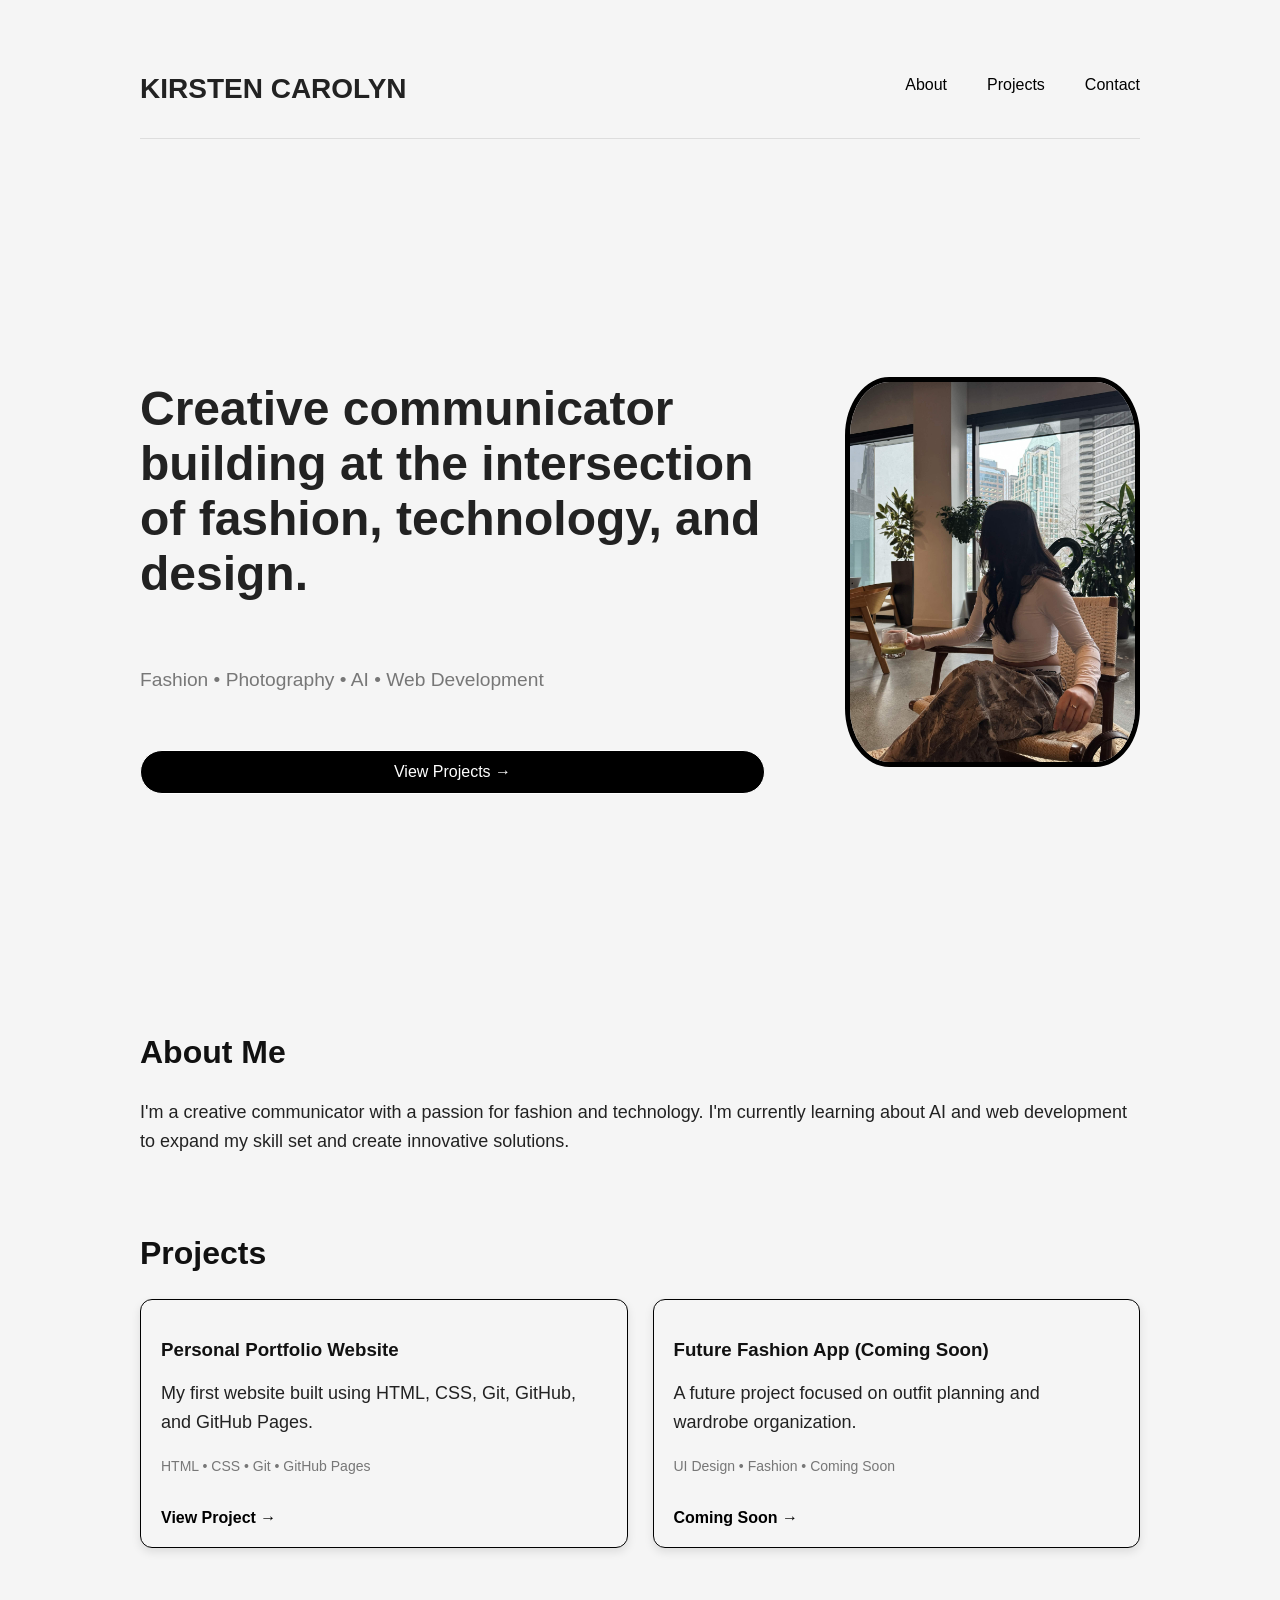
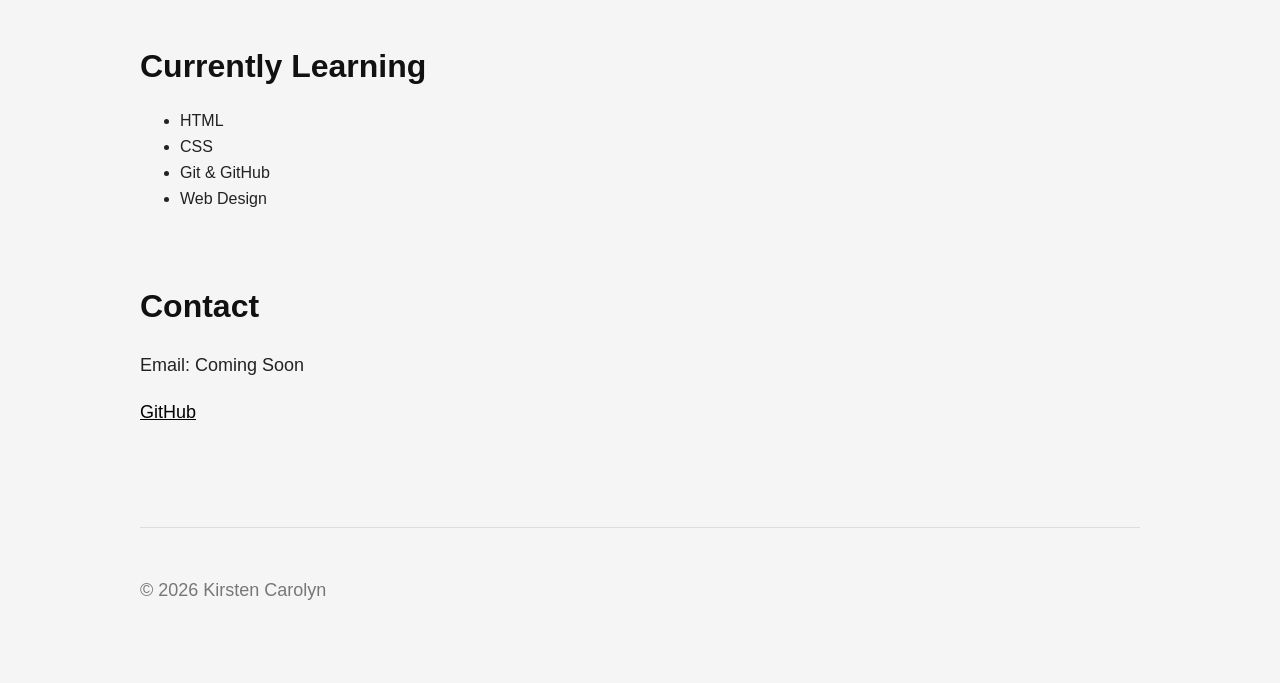
==== index.html @ c2cfd546 "improved project cards and layout" ====
<!DOCTYPE html>
<html lang="en">
<head>
    <meta charset="UTF-8">
    <meta name="viewport" content="width=device-width, initial-scale=1.0">
    <title>Kirsten's Portfolio</title>
    <link rel="stylesheet" href="style.css">
    <link rel="preconnect" href="https://fonts.googleapis.com">
<link rel="preconnect" href="https://fonts.gstatic.com" crossorigin>
<link href="https://fonts.googleapis.com/css2?family=Manrope:wght@200..800&display=swap" rel="stylesheet">
</head>

<body>
<nav>
    <div class="logo">KIRSTEN CAROLYN</div>

    <ul class="nav-links">
        <li><a href="#about">About</a></li>
        <li><a href="#projects">Projects</a></li>
        <li><a href="#contact">Contact</a></li>
    </ul>
</nav>

<div class="hero">

    <div class="hero-text">

        <h1>
            Creative communicator building at the intersection of fashion, technology, and design.
        </h1>

        <p class="tagline">
            Fashion • Photography • AI • Web Development
        </p>

        <button>View Projects → </button>

    </div>

    <img class="profile-pic"
         src="images/profile.jpg"
         alt="Kirsten">

</div>

    <h2 id="about">About Me</h2>
    <p>I'm a creative communicator with a passion for fashion and technology. I'm currently learning about AI and web development to expand my skill set and create innovative solutions.</p>

<h2 id="projects">Projects</h2>

<div class="projects-grid">

   <div class="project-card">
    <h3>Personal Portfolio Website</h3>

    <p>
        My first website built using HTML, CSS, Git, GitHub, and GitHub Pages.
    </p>

    <p class="tools">
        HTML • CSS • Git • GitHub Pages
    </p>

    <a class="project-link"
       href="https://oohkaycee.github.io/kirsten-portfolio/"
       target="_blank">
        View Project →
    </a>
</div>

    <div class="project-card">
    <h3>Future Fashion App (Coming Soon)</h3>

    <p>
        A future project focused on outfit planning and wardrobe organization.
    </p>

    <p class="tools">
        UI Design • Fashion • Coming Soon
    </p>

    <a class="project-link" href="#">
        Coming Soon →
    </a>
</div>
</div>

<h2>Currently Learning</h2>

<ul>
    <li>HTML</li>
    <li>CSS</li>
    <li>Git & GitHub</li>
    <li>Web Design</li>
</ul>

   <h2 id="contact">Contact</h2>

<p>Email: Coming Soon</p>

<p>
    <a href="https://github.com/oohkaycee">
        GitHub
    </a>
</p>

<footer>
    <p>© 2026 Kirsten Carolyn</p>
</footer>

</body>

</html>
---- style.css ----
body {
    background-color: #f5f5f5;
    color: #222;
    font-family: "Manrope", sans-serif;
    margin: 60px;
}

h1 {
    font-size: 5px;
}

h2, h3, h4 {
    color: #111;
}

p {
    font-size: 18px;
}

li {
    margin-bottom: 8px;
}
.hero {
    display: flex;
    justify-content: space-between;
    align-items: center;
    gap: 80px;

    margin: 120px 0;
}
.hero-text {
    display: flex;
    flex-direction: column;
    gap: 35px;
}

.tagline {
    font-size: 18px;
    color: #777;
}

button {
    background: black;
    color: white;
    border: none;
    padding: 15px 35px;
    border-radius: 8px;
    font-size: 16px;
    cursor: pointer;
    transition: 0.3s ease;
}

button:hover {
    background: #333;
    transform: translateY(-2px);
}
.profile-pic {
    width: 285px;
    border: 5px solid black;
    border-radius: 15%;
}
.hero-content {
    display: flex;
    align-items: center;
    gap:20px;
}
body {
    font-family: Arial, sans-serif;
    max-width: 1000px;
    margin: auto;
    padding: 40px;
}h1 {
    font-size: 4rem;
    margin-bottom: 10px;
}
h2 {
    font-size: 2rem;
    margin-top: 80px;
}
p {
    line-height: 1.6;
}
button:hover {
    transform: scale(1.05);
}
nav {
    display: flex;
    justify-content: space-between;
    align-items: center;
    margin-bottom: 60px;
}

.logo {
    font-weight: bold;
    font-size: 28px;
}

.nav-links {
    display: flex;
    gap: 40px;
    list-style: none;
}

.nav-links a {
    text-decoration: none;
    color: black;
}

.nav-links a:hover {
    text-decoration: underline;
}
.project-card {
    border: 1px solid black;
    padding: 20px;
    border-radius: 12px;
    margin-bottom: 20px;
}
.project-card {
    border: 1px solid black;
    padding: 20px;
    border-radius: 12px;
    margin-bottom: 20px;

    transition: transform 0.3s ease;
}

.project-card:hover {
    transform: translateY(-5px);
}
.project-card {
    border: 1px solid black;
    padding: 20px;
    border-radius: 12px;
    margin-bottom: 20px;

    box-shadow: 0 4px 10px rgba(0, 0, 0, 0.1);

    transition: transform 0.3s ease;
}
body {
    max-width: 1000px;
    margin: auto;
    padding: 60px;
}
section {
    margin-bottom: 100px;
}
button {
    padding: 12px 24px;
    border-radius: 999px;
    border: 1px solid white;
    background: black;
    cursor: pointer;
}
button:hover {
    transform: translateY(-2px);
}
nav {
    padding-bottom: 20px;
    border-bottom: 1px solid #ddd;
}
.tagline {
    font-size: 1.2rem;
    max-width: 500px;
}
.hero {
    padding: 90px 0 120px;
}

h1 {
    font-size: 3rem;
}
.projects-grid {
    display: grid;
    grid-template-columns: 1fr 1fr;
    gap: 25px;
}
.tools {
    margin-top: 18px;
    color: #777;
    font-size: 14px;
    font-weight: 500;
}

.project-link {
    display: inline-block;
    margin-top: 18px;
    text-decoration: none;
    color: black;
    font-weight: bold;
    transition: 0.3s;
}

.project-link:hover {
    color: #666;
}
section {
    margin-bottom: 90px;
}
.project-card {
    min-height: 180px;
}
a {
    color: black;
}

a:hover {
    color: #777;
}
footer {
    margin-top: 100px;
    padding-top: 30px;
    border-top: 1px solid #ddd;
    color: #777;
}
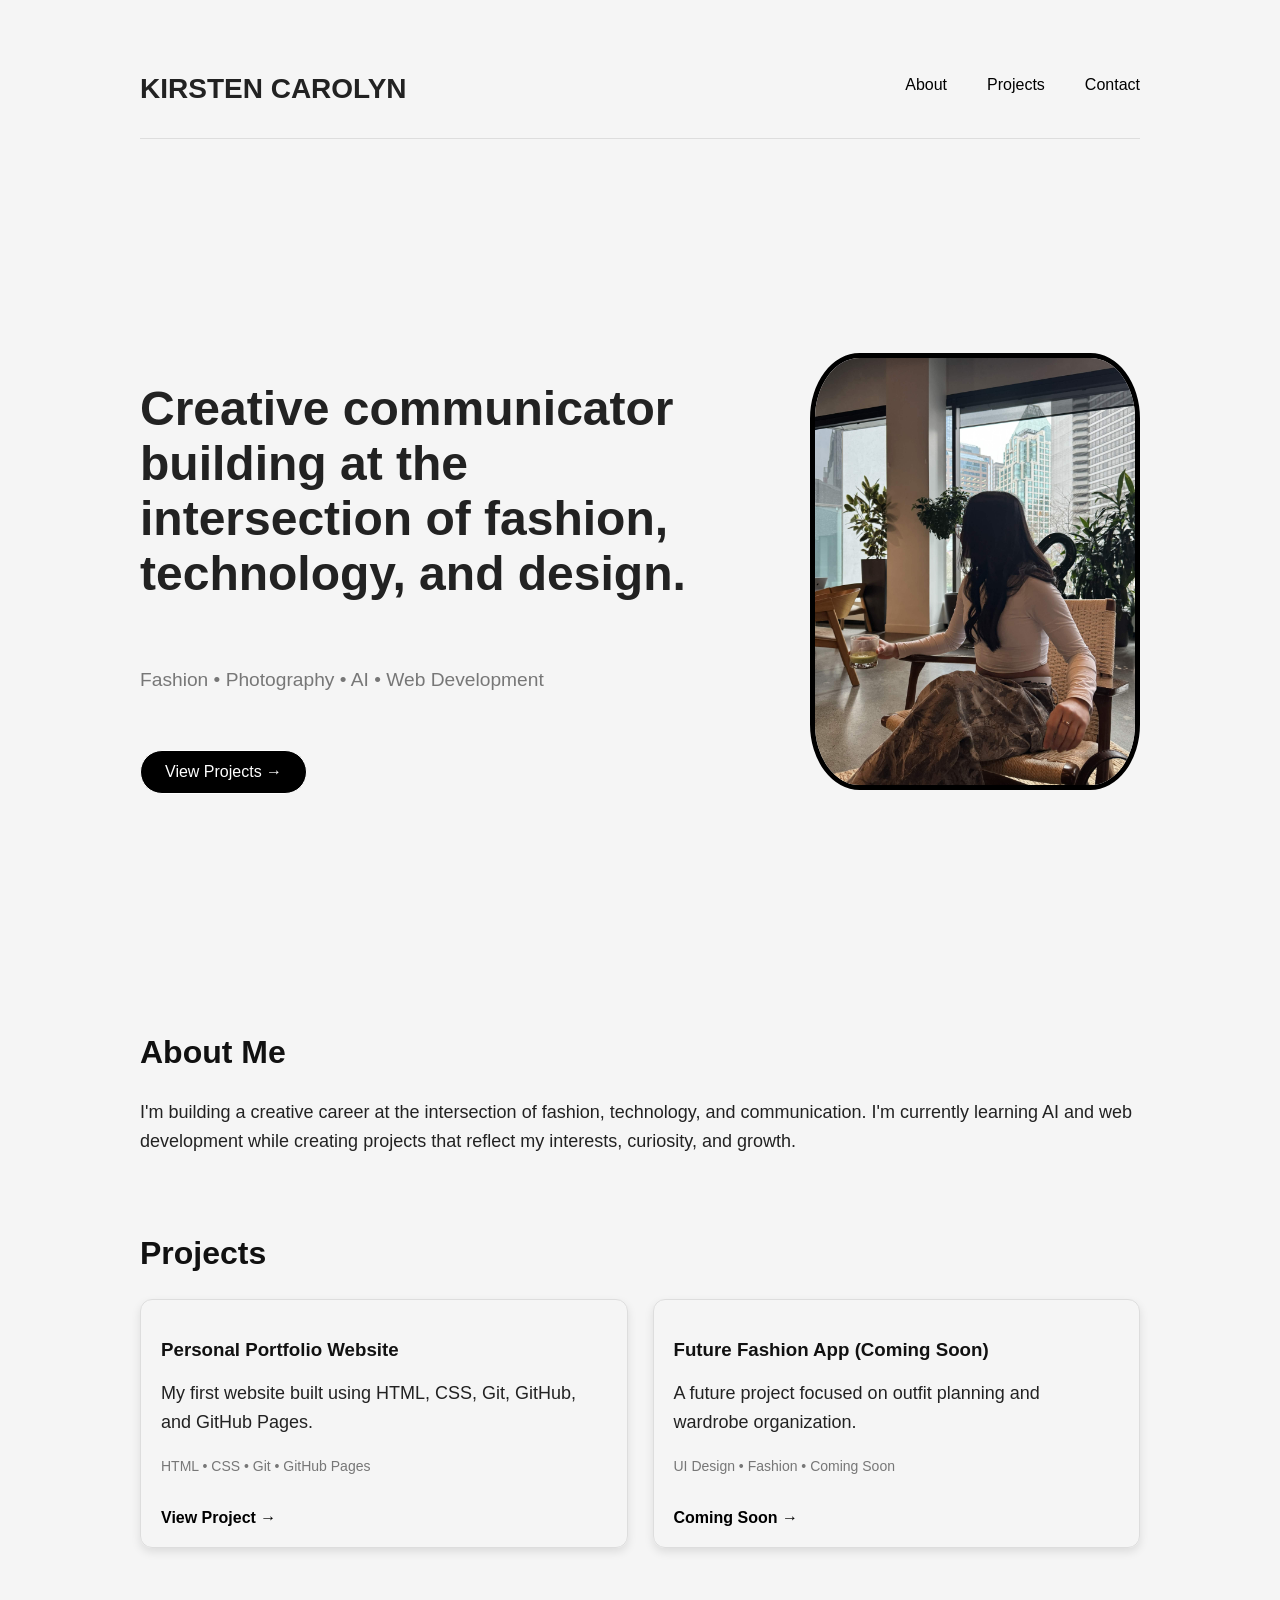
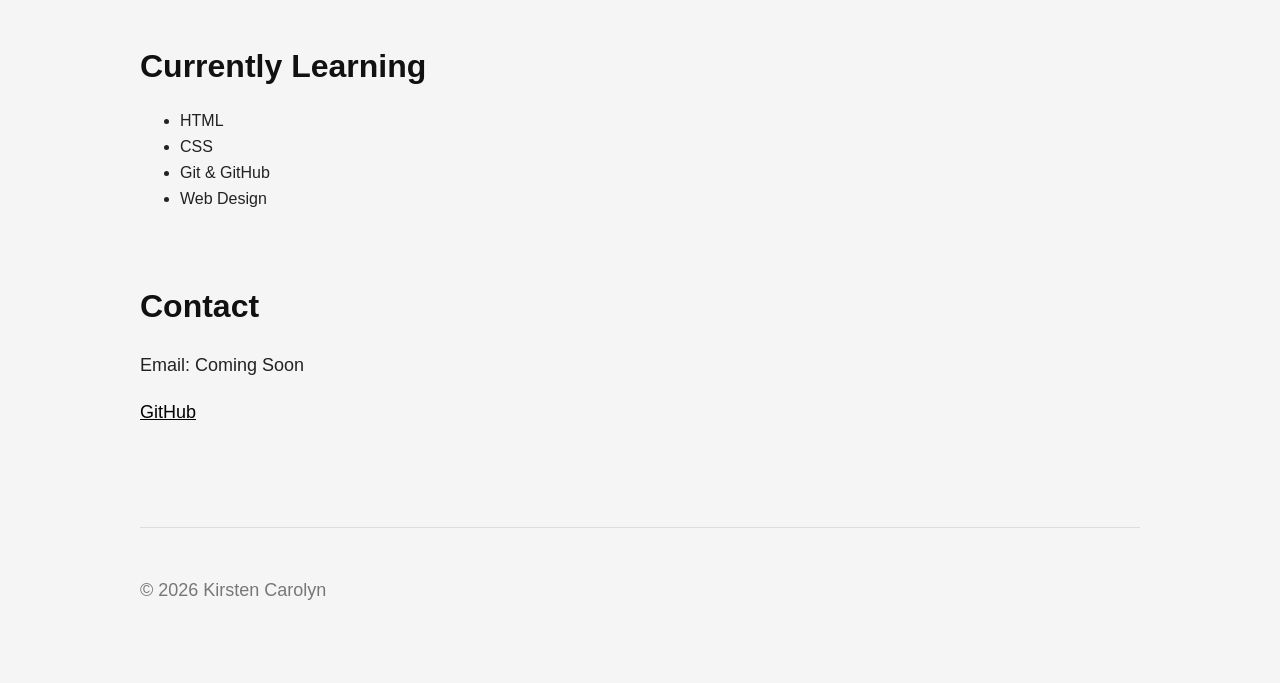
==== commit 85ba72e8: "Update about me to reflect learning journey" ====
--- a/index.html
+++ b/index.html
@@ -44,7 +44,7 @@
 </div>
 
     <h2 id="about">About Me</h2>
-    <p>I'm a creative communicator with a passion for fashion and technology. I'm currently learning about AI and web development to expand my skill set and create innovative solutions.</p>
+    <p>I'm building a creative career at the intersection of fashion, technology, and communication. I'm currently learning AI and web development while creating projects that reflect my interests, curiosity, and growth.</p>
 
 <h2 id="projects">Projects</h2>
 
--- a/style.css
+++ b/style.css
@@ -1,6 +1,39 @@
+:root {
+    /* Colors */
+    --background: #f5f5f5;
+    --surface: #ffffff;
+    --text: #222;
+    --heading: #111;
+    --accent: #000;
+    --gray: #777;
+    --border: #ddd;
+
+    /* Spacing */
+    --space-sm: 10px;
+    --space-md: 20px;
+    --space-lg: 40px;
+    --space-xl: 80px;
+
+    /* Border Radius */
+    --radius-sm: 8px;
+    --radius-md: 12px;
+    --radius-pill: 999px;
+}
+:root {
+    --background: #f5f5f5;
+    --text: #222;
+    --heading: #111;
+    --accent: #000;
+    --gray: #777;
+    --border: #ddd;
+}
+html {
+    scroll-behavior: smooth;
+}
+
 body {
-    background-color: #f5f5f5;
-    color: #222;
+    background-color: var(--background);
+    color: var(--text);
     font-family: "Manrope", sans-serif;
     margin: 60px;
 }
@@ -10,7 +43,7 @@
 }
 
 h2, h3, h4 {
-    color: #111;
+    color: var(--heading);
 }
 
 p {
@@ -32,31 +65,34 @@
     display: flex;
     flex-direction: column;
     gap: 35px;
-}
-
+
+    align-items: flex-start;
+}
 .tagline {
     font-size: 18px;
-    color: #777;
+    color: var(--gray);
 }
 
 button {
-    background: black;
+    background: var(--accent);
     color: white;
     border: none;
     padding: 15px 35px;
-    border-radius: 8px;
+    border-radius: 999px;   /* change from 8px */
     font-size: 16px;
     cursor: pointer;
     transition: 0.3s ease;
+
+    width: fit-content;
 }
 
 button:hover {
-    background: #333;
+    background: var(--gray);
     transform: translateY(-2px);
 }
 .profile-pic {
-    width: 285px;
-    border: 5px solid black;
+    width: 320px;
+    border: 5px solid var(--accent);
     border-radius: 15%;
 }
 .hero-content {
@@ -103,39 +139,38 @@
 
 .nav-links a {
     text-decoration: none;
-    color: black;
-}
-
-.nav-links a:hover {
-    text-decoration: underline;
+    color: var(--accent);
+    position: relative;
+    transition: color 0.3s ease;
+}
+.nav-links a::after {
+    content: "";
+    position: absolute;
+    left: 0;
+    bottom: -5px;
+
+    width: 0;
+    height: 2px;
+
+    background: var(--accent);
+    transition: width 0.3s ease;
+}
+.nav-links a:hover::after {
+    width: 100%;
 }
 .project-card {
-    border: 1px solid black;
+    border: 1px solid var(--border);
     padding: 20px;
     border-radius: 12px;
     margin-bottom: 20px;
-}
-.project-card {
-    border: 1px solid black;
-    padding: 20px;
-    border-radius: 12px;
-    margin-bottom: 20px;
-
-    transition: transform 0.3s ease;
-}
-
+
+    box-shadow: 0 4px 10px rgba(0, 0, 0, 0.1);
+    transition: transform 0.3s ease,
+                box-shadow 0.3s ease;
+}
 .project-card:hover {
-    transform: translateY(-5px);
-}
-.project-card {
-    border: 1px solid black;
-    padding: 20px;
-    border-radius: 12px;
-    margin-bottom: 20px;
-
-    box-shadow: 0 4px 10px rgba(0, 0, 0, 0.1);
-
-    transition: transform 0.3s ease;
+    transform: translateY(-8px);
+    box-shadow: 0 12px 30px rgba(0, 0, 0, 0.12);
 }
 body {
     max-width: 1000px;
@@ -149,7 +184,7 @@
     padding: 12px 24px;
     border-radius: 999px;
     border: 1px solid white;
-    background: black;
+    background: var(--accent);
     cursor: pointer;
 }
 button:hover {
@@ -157,7 +192,7 @@
 }
 nav {
     padding-bottom: 20px;
-    border-bottom: 1px solid #ddd;
+    border-bottom: 1px solid var(--border);
 }
 .tagline {
     font-size: 1.2rem;
@@ -177,7 +212,7 @@
 }
 .tools {
     margin-top: 18px;
-    color: #777;
+    color: var(--gray);
     font-size: 14px;
     font-weight: 500;
 }
@@ -186,13 +221,13 @@
     display: inline-block;
     margin-top: 18px;
     text-decoration: none;
-    color: black;
+    color: var(--accent);
     font-weight: bold;
     transition: 0.3s;
 }
 
 .project-link:hover {
-    color: #666;
+    color: var(--gray);
 }
 section {
     margin-bottom: 90px;
@@ -201,15 +236,38 @@
     min-height: 180px;
 }
 a {
-    color: black;
+    color: var(--accent);
 }
 
 a:hover {
-    color: #777;
+    color: var(--gray);
 }
 footer {
     margin-top: 100px;
     padding-top: 30px;
-    border-top: 1px solid #ddd;
-    color: #777;
+    border-top: 1px solid var(--border);
+    color: var(--gray);
+}
+
+@media (max-width: 768px) {
+    .hero-text {
+        align-items: center;
+    }
+
+    .hero {
+        flex-direction: column;
+        text-align: center;
+    }
+
+    .profile-pic {
+        width: 220px;
+    }
+
+    .projects-grid {
+        grid-template-columns: 1fr;
+    }
+
+    .hero h1 {
+        font-size: 3rem;
+    }
 }
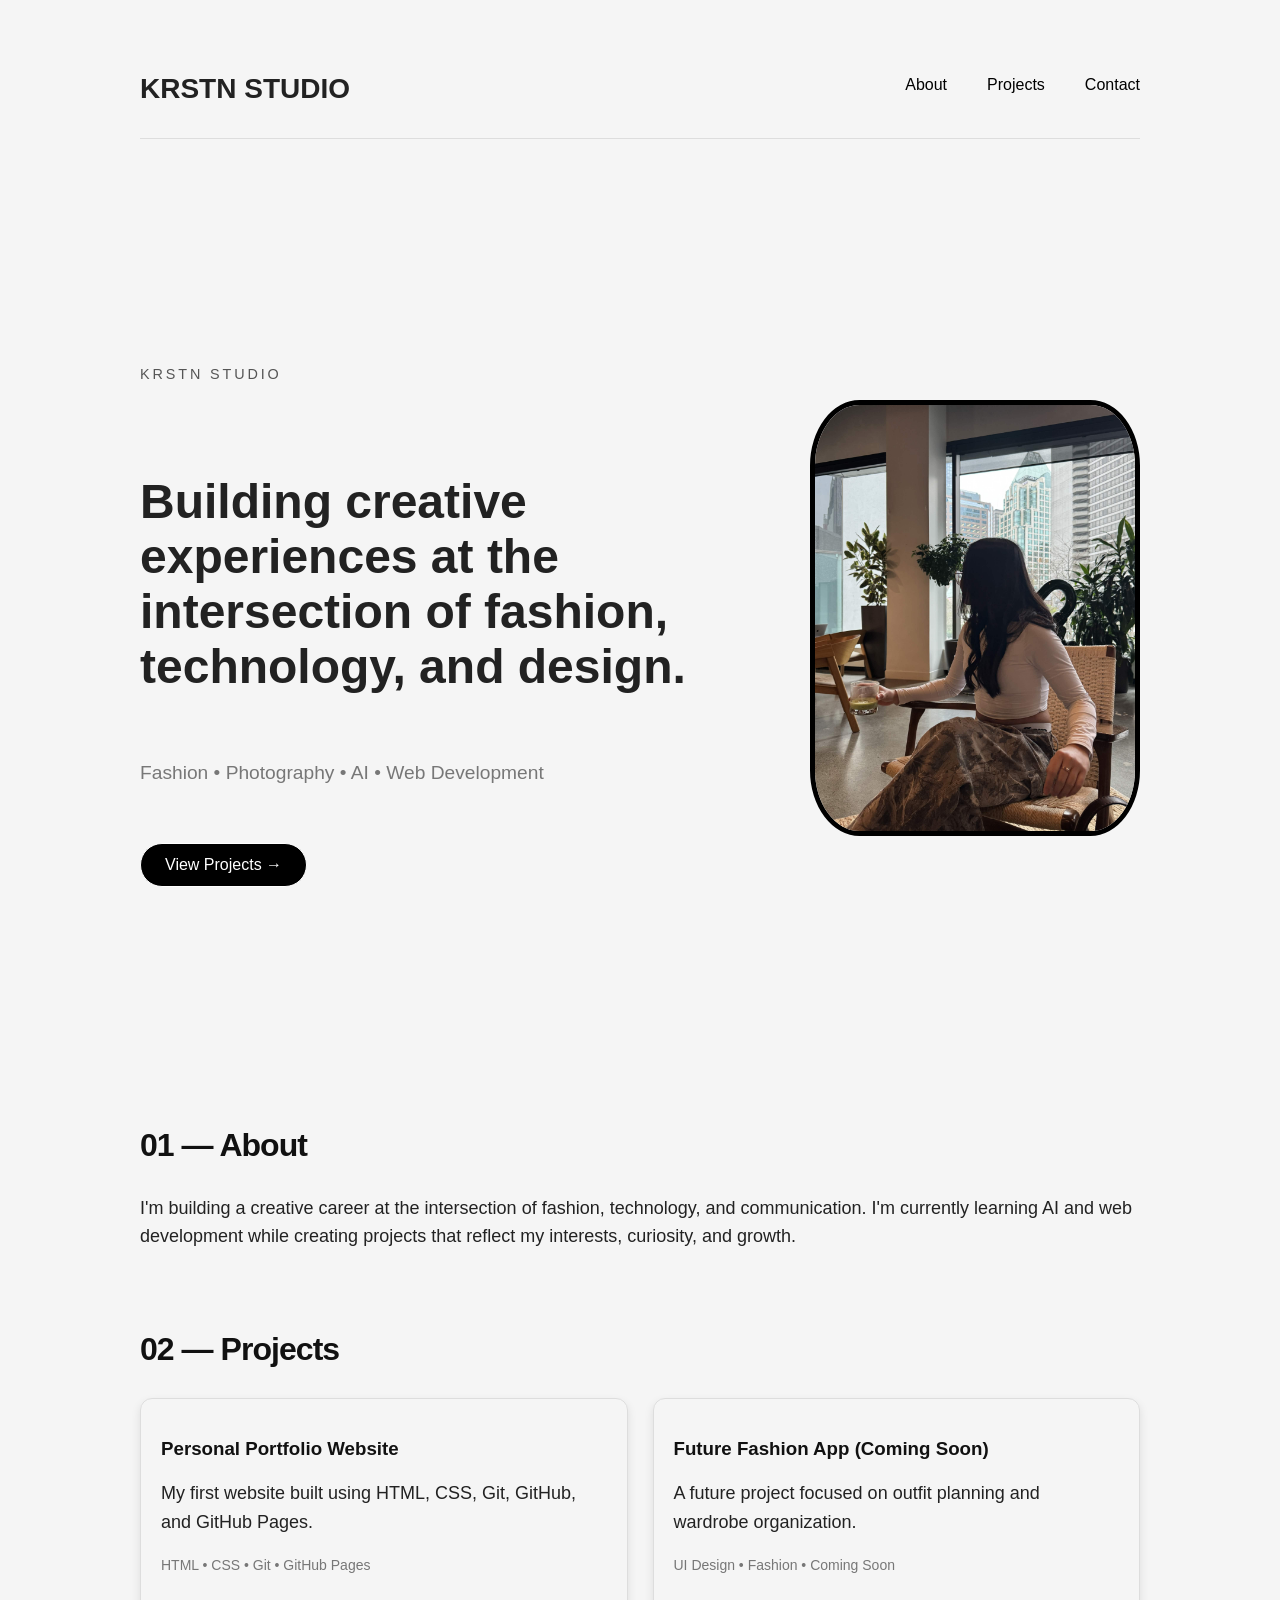
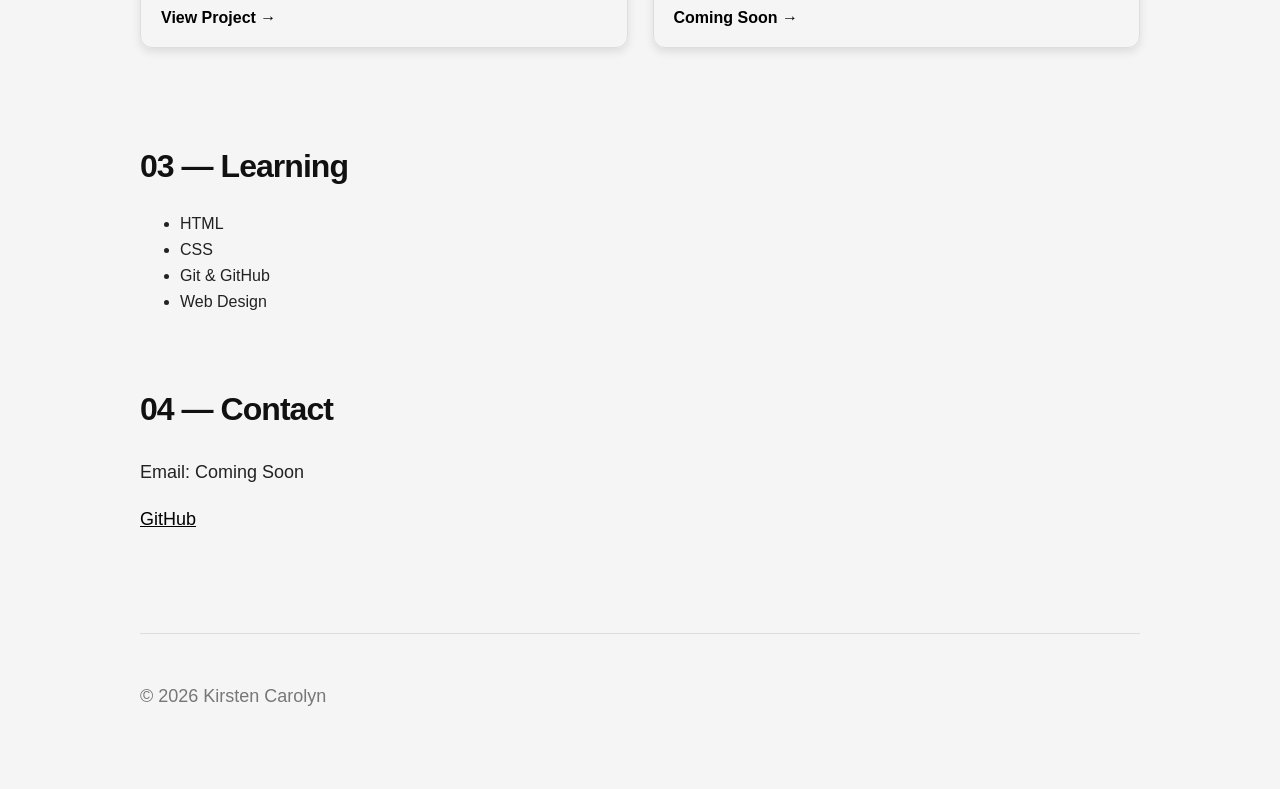
==== commit 8011c670: "Refine branding and improve portfolio layout" ====
--- a/index.html
+++ b/index.html
@@ -12,7 +12,7 @@
 
 <body>
 <nav>
-    <div class="logo">KIRSTEN CAROLYN</div>
+    <div class="logo">KRSTN STUDIO</div>
 
     <ul class="nav-links">
         <li><a href="#about">About</a></li>
@@ -25,9 +25,13 @@
 
     <div class="hero-text">
 
-        <h1>
-            Creative communicator building at the intersection of fashion, technology, and design.
-        </h1>
+        <p class="eyebrow">KRSTN STUDIO</p>
+
+       <h1>
+    Building creative experiences
+    at the intersection of fashion,
+    technology, and design.
+</h1>
 
         <p class="tagline">
             Fashion • Photography • AI • Web Development
@@ -43,10 +47,10 @@
 
 </div>
 
-    <h2 id="about">About Me</h2>
+    <h2 id="about">01 — About</h2>
     <p>I'm building a creative career at the intersection of fashion, technology, and communication. I'm currently learning AI and web development while creating projects that reflect my interests, curiosity, and growth.</p>
 
-<h2 id="projects">Projects</h2>
+<h2 id="projects">02 — Projects</h2>
 
 <div class="projects-grid">
 
@@ -85,7 +89,7 @@
 </div>
 </div>
 
-<h2>Currently Learning</h2>
+<h2>03 — Learning</h2>
 
 <ul>
     <li>HTML</li>
@@ -94,7 +98,7 @@
     <li>Web Design</li>
 </ul>
 
-   <h2 id="contact">Contact</h2>
+   <h2 id="contact">04 — Contact</h2>
 
 <p>Email: Coming Soon</p>
 
--- a/style.css
+++ b/style.css
@@ -270,4 +270,17 @@
     .hero h1 {
         font-size: 3rem;
     }
+}
+h2 {
+    font-size: 2rem;
+    font-weight: 700;
+    letter-spacing: -0.03em;
+    margin-bottom: 30px;
+}
+.eyebrow {
+    font-size: 0.9rem;
+    letter-spacing: 0.2em;
+    text-transform: uppercase;
+    color: #555;
+    margin-bottom: 20px;
 }
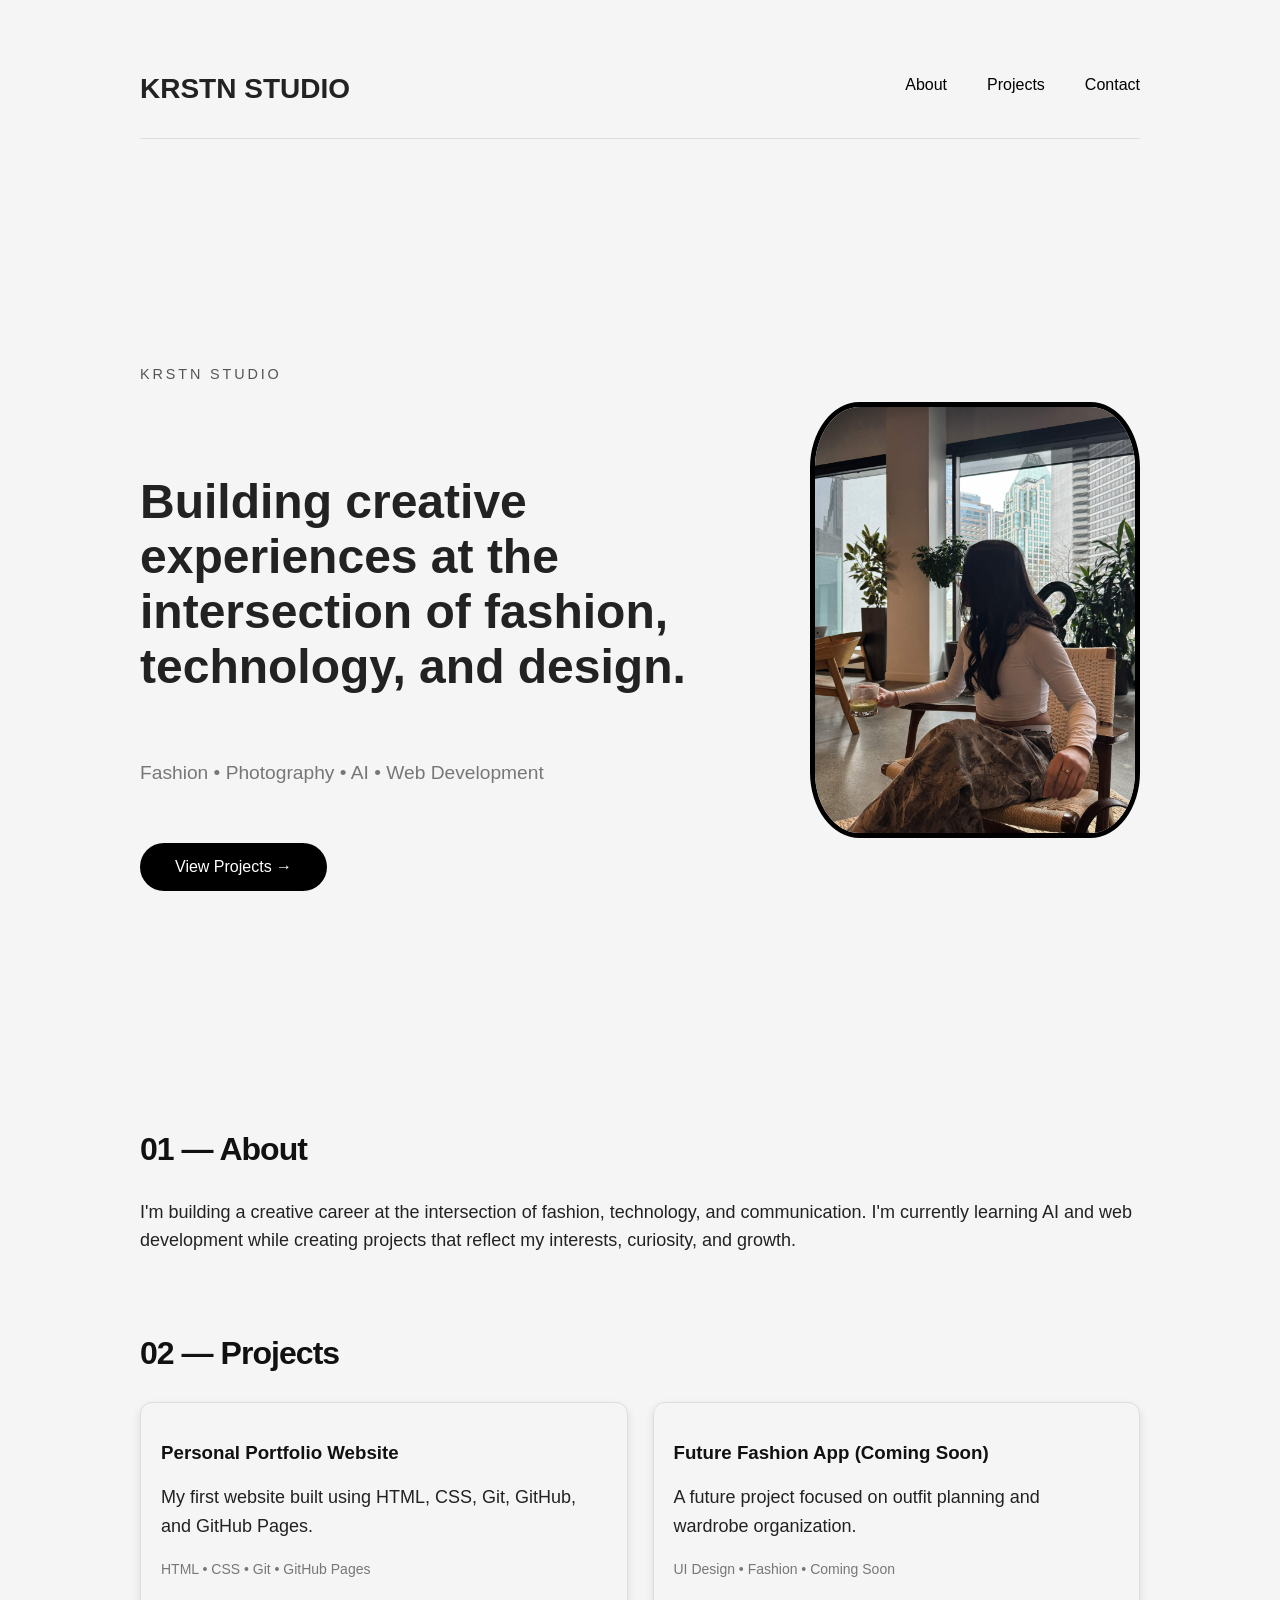
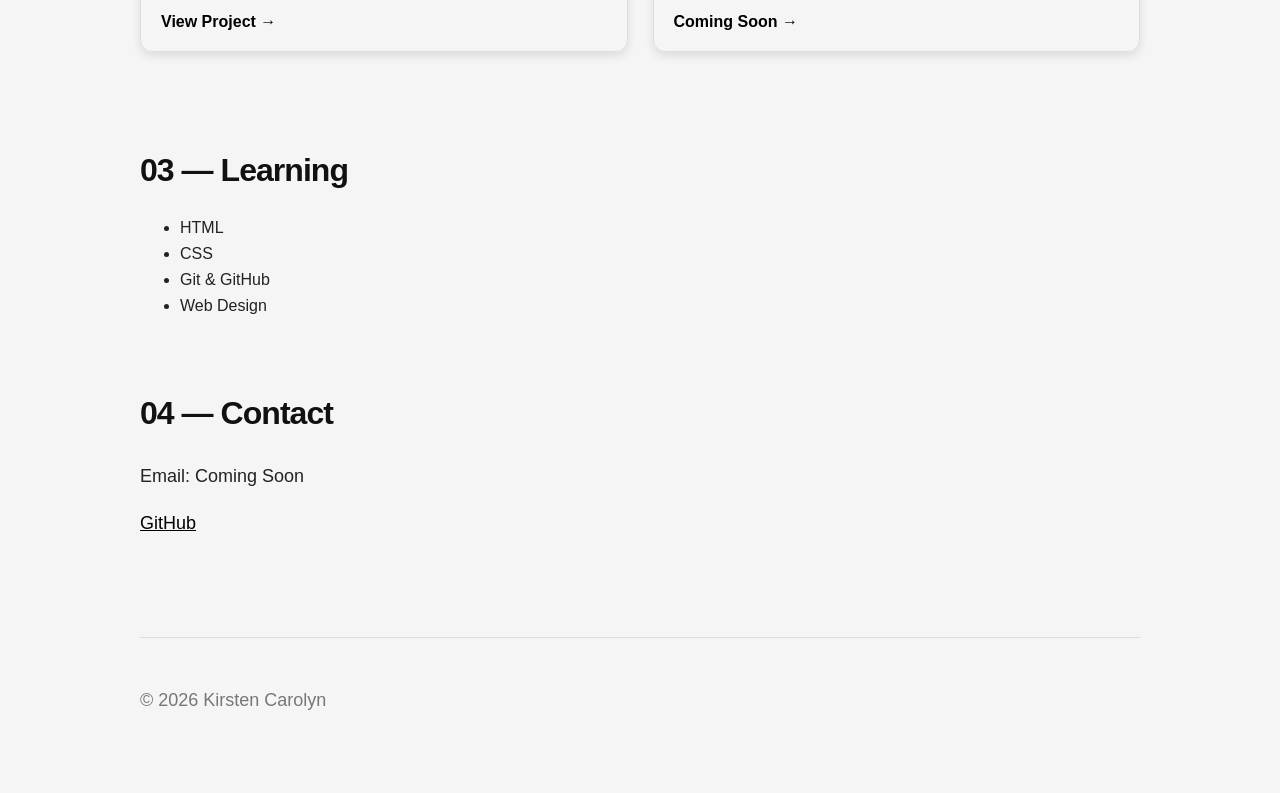
==== commit 104611bf: "style: refine portfolio layout and remove dark mode" ====
--- a/index.html
+++ b/index.html
@@ -12,8 +12,8 @@
 
 <body>
 <nav>
+    
     <div class="logo">KRSTN STUDIO</div>
-
     <ul class="nav-links">
         <li><a href="#about">About</a></li>
         <li><a href="#projects">Projects</a></li>
@@ -37,8 +37,7 @@
             Fashion • Photography • AI • Web Development
         </p>
 
-        <button>View Projects → </button>
-
+      <button class="cta-button">View Projects →</button>
     </div>
 
     <img class="profile-pic"
@@ -113,5 +112,5 @@
 </footer>
 
 </body>
-
+<script src="script.js"></script>
 </html>
--- a/style.css
+++ b/style.css
@@ -8,6 +8,11 @@
     --gray: #777;
     --border: #ddd;
 
+    /* Button */
+    --button-bg: #000;
+    --button-text: #fff;
+    --button-hover: #333;
+
     /* Spacing */
     --space-sm: 10px;
     --space-md: 20px;
@@ -19,14 +24,6 @@
     --radius-md: 12px;
     --radius-pill: 999px;
 }
-:root {
-    --background: #f5f5f5;
-    --text: #222;
-    --heading: #111;
-    --accent: #000;
-    --gray: #777;
-    --border: #ddd;
-}
 html {
     scroll-behavior: smooth;
 }
@@ -73,22 +70,35 @@
     color: var(--gray);
 }
 
-button {
-    background: var(--accent);
-    color: white;
+.cta-button {
+    background: var(--button-bg);
+    color: var(--button-text);
     border: none;
     padding: 15px 35px;
-    border-radius: 999px;   /* change from 8px */
+    border-radius: 999px;
     font-size: 16px;
     cursor: pointer;
+    width: fit-content;
     transition: 0.3s ease;
-
-    width: fit-content;
-}
-
-button:hover {
-    background: var(--gray);
+}
+
+.cta-button:hover {
+    background: var(--button-hover);
     transform: translateY(-2px);
+}
+
+.theme-toggle {
+    background: var(--toggle-bg);
+    color: var(--toggle-text);
+    border: 1px solid var(--border);
+    padding: 8px 14px;
+    border-radius: 999px;
+    cursor: pointer;
+    transition: 0.3s ease;
+}
+
+.theme-toggle:hover {
+    opacity: 0.8;
 }
 .profile-pic {
     width: 320px;
@@ -145,6 +155,7 @@
 }
 .nav-links a::after {
     content: "";
+    display: block;
     position: absolute;
     left: 0;
     bottom: -5px;
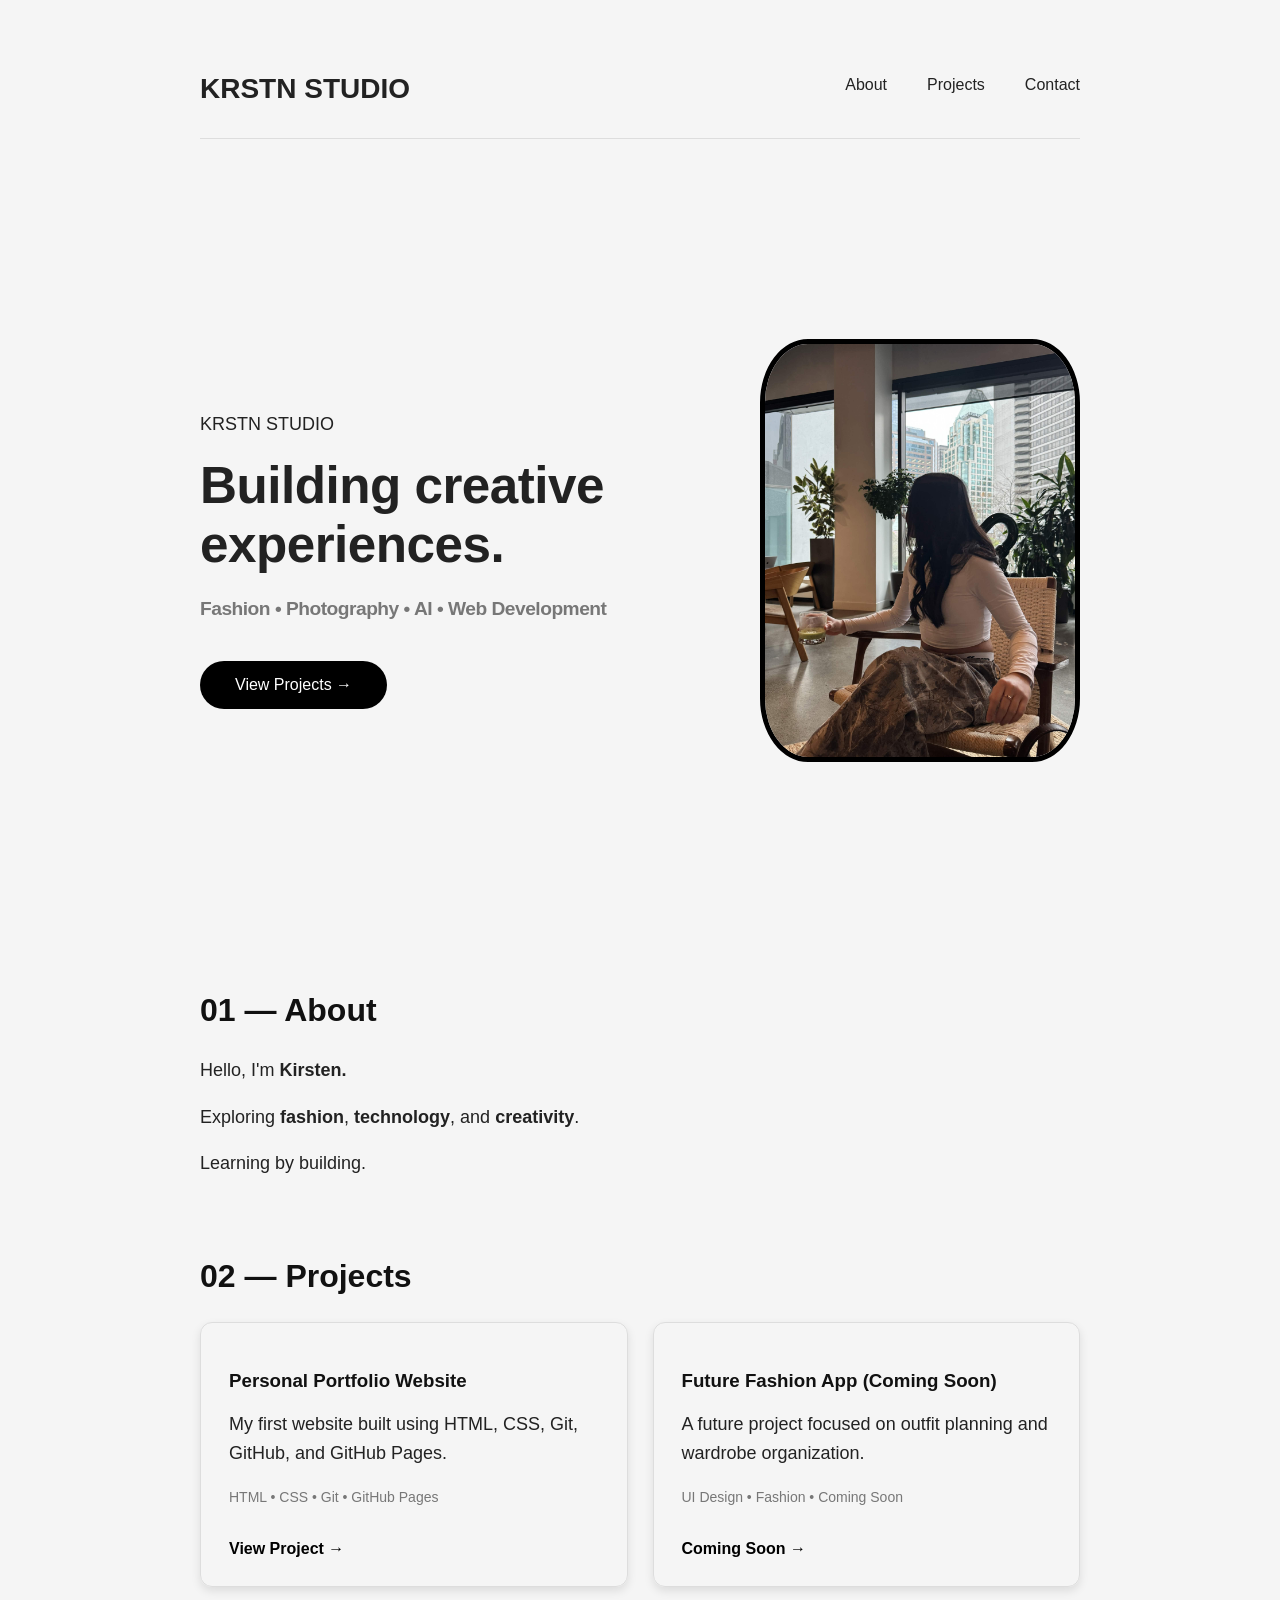
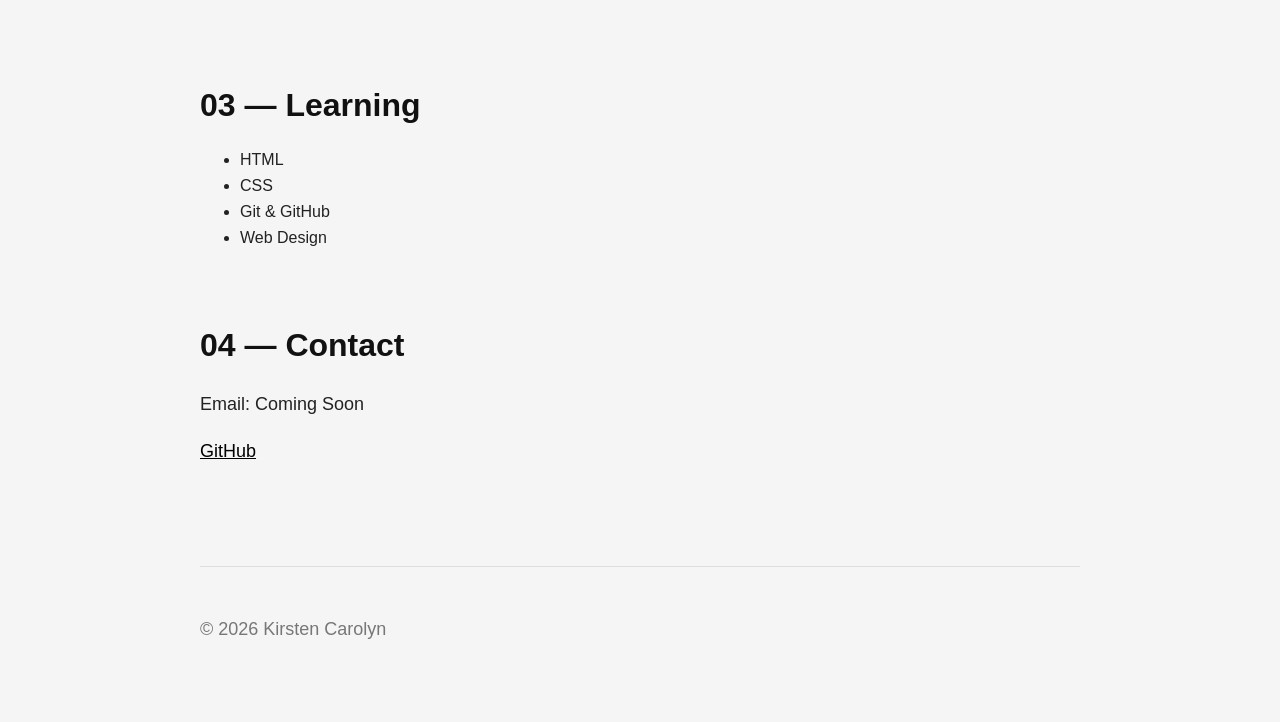
==== commit bbbeaa76: "refine navigation and image interactions" ====
--- a/index.html
+++ b/index.html
@@ -28,10 +28,7 @@
         <p class="eyebrow">KRSTN STUDIO</p>
 
        <h1>
-    Building creative experiences
-    at the intersection of fashion,
-    technology, and design.
-</h1>
+    Building creative experiences.
 
         <p class="tagline">
             Fashion • Photography • AI • Web Development
@@ -47,7 +44,17 @@
 </div>
 
     <h2 id="about">01 — About</h2>
-    <p>I'm building a creative career at the intersection of fashion, technology, and communication. I'm currently learning AI and web development while creating projects that reflect my interests, curiosity, and growth.</p>
+    <p>Hello, I'm <strong>Kirsten.</strong></p>
+
+    <p class="about-text">
+Exploring <strong>fashion</strong>,
+<strong>technology</strong>, and
+<strong>creativity</strong>.
+</p>
+
+<p>
+Learning by building.
+</p>
 
 <h2 id="projects">02 — Projects</h2>
 
--- a/style.css
+++ b/style.css
@@ -24,6 +24,13 @@
     --radius-md: 12px;
     --radius-pill: 999px;
 }
+* {
+    box-sizing: border-box;
+}
+img {
+    max-width: 100%;
+    height: auto;
+}
 html {
     scroll-behavior: smooth;
 }
@@ -34,17 +41,29 @@
     font-family: "Manrope", sans-serif;
     margin: 60px;
 }
-
-h1 {
-    font-size: 5px;
-}
-
 h2, h3, h4 {
     color: var(--heading);
 }
-
+.about-text {
+    max-width: 650px;
+}
+
+.about-text p {
+    font-size: 18px;
+    line-height: 1.8;
+    margin-bottom: 28px;
+}
+
+.about-text p:last-child {
+    margin-bottom: 0;
+}
+
+.about-text strong {
+    font-weight: 700;
+}
 p {
     font-size: 18px;
+    line-height: 1.7;
 }
 
 li {
@@ -54,16 +73,19 @@
     display: flex;
     justify-content: space-between;
     align-items: center;
-    gap: 80px;
-
-    margin: 120px 0;
+    gap: 72px;
+    margin: 110px 0;
 }
 .hero-text {
-    display: flex;
-    flex-direction: column;
-    gap: 35px;
-
-    align-items: flex-start;
+    max-width: 520px;
+    gap: 20px;
+}
+
+.hero h1 {
+    font-size: 3.2rem;
+    line-height: 1.15;
+    letter-spacing: -0.5px;
+    margin: 0;
 }
 .tagline {
     font-size: 18px;
@@ -104,6 +126,13 @@
     width: 320px;
     border: 5px solid var(--accent);
     border-radius: 15%;
+
+    transition: transform 0.4s ease, box-shadow 0.4s ease;
+}
+
+.profile-pic:hover {
+    transform: translateY(-4px) scale(1.02);
+    box-shadow: 0 18px 40px rgba(0, 0, 0, 0.12);
 }
 .hero-content {
     display: flex;
@@ -149,13 +178,13 @@
 
 .nav-links a {
     text-decoration: none;
-    color: var(--accent);
+    color: var(--text);
     position: relative;
     transition: color 0.3s ease;
 }
+
 .nav-links a::after {
     content: "";
-    display: block;
     position: absolute;
     left: 0;
     bottom: -5px;
@@ -163,15 +192,16 @@
     width: 0;
     height: 2px;
 
-    background: var(--accent);
+    background: var(--text);
     transition: width 0.3s ease;
 }
+
 .nav-links a:hover::after {
     width: 100%;
 }
 .project-card {
     border: 1px solid var(--border);
-    padding: 20px;
+    padding: 28px;
     border-radius: 12px;
     margin-bottom: 20px;
 
@@ -182,6 +212,7 @@
 .project-card:hover {
     transform: translateY(-8px);
     box-shadow: 0 12px 30px rgba(0, 0, 0, 0.12);
+    border-color: var(--accent);
 }
 body {
     max-width: 1000px;
@@ -261,37 +292,90 @@
 }
 
 @media (max-width: 768px) {
-    .hero-text {
-        align-items: center;
+    body {
+        padding: 20px;
+    }
+
+    nav {
+        flex-direction: column;
+        gap: 18px;
+        margin-bottom: 0;
+    }
+
+    .nav-links {
+        gap: 24px;
+        padding: 0;
+        margin: 0;
+    }
+
+    .logo {
+        font-size: 24px;
     }
 
     .hero {
         flex-direction: column;
         text-align: center;
+        gap: 40px;
+        margin: 55px 0 80px;
+    }
+
+    .hero-text {
+        align-items: center;
+        gap: 24px;
+    }
+
+    .hero h1 {
+        font-size: 2.6rem;
+        line-height: 1.08;
+        letter-spacing: -1px;
+        margin-bottom: 0;
+    }
+
+    .eyebrow {
+        font-size: 0.875rem;
+        letter-spacing: 0.25em;
+        margin-bottom: 8px;
+    }
+
+    .tagline {
+        font-size: 16px;
+        line-height: 1.5;
+    }
+
+    .cta-button {
+        padding: 13px 26px;
+        font-size: 15px;
     }
 
     .profile-pic {
-        width: 220px;
+        width: 230px;
+    }
+
+    p {
+        font-size: 16px;
+        line-height: 1.65;
+    }
+
+    h2 {
+        font-size: 2rem;
+        margin-top: 60px;
+        margin-bottom: 24px;
     }
 
     .projects-grid {
         grid-template-columns: 1fr;
-    }
-
-    .hero h1 {
-        font-size: 3rem;
-    }
-}
-h2 {
-    font-size: 2rem;
-    font-weight: 700;
-    letter-spacing: -0.03em;
-    margin-bottom: 30px;
-}
-.eyebrow {
-    font-size: 0.9rem;
-    letter-spacing: 0.2em;
-    text-transform: uppercase;
-    color: #555;
-    margin-bottom: 20px;
-}+        gap: 24px;
+    }
+
+    .project-card {
+        padding: 24px;
+        margin-bottom: 0;
+    }
+
+    #about,
+    #projects,
+    #contact {
+        scroll-margin-top: 24px;
+    }
+}
+
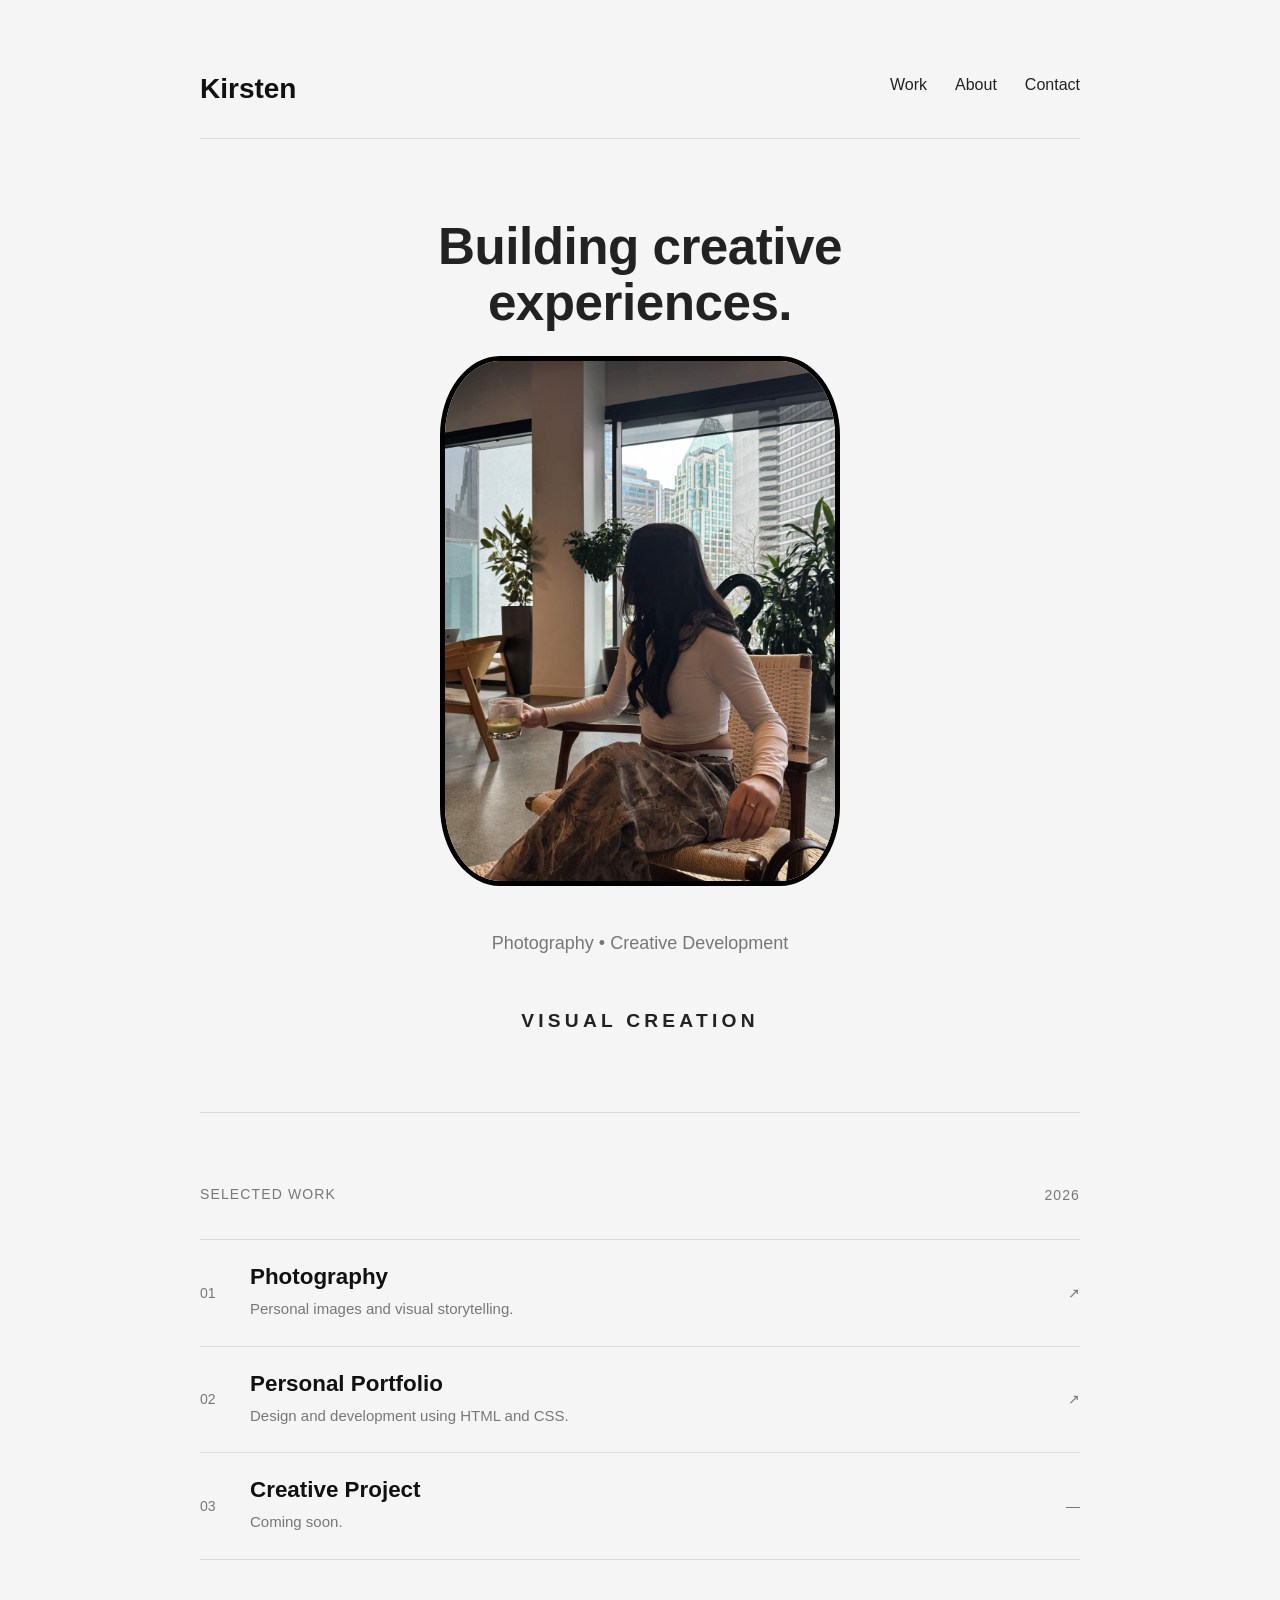
==== commit 588d4082: "redesign landing page w centered hero and selected work" ====
--- a/index.html
+++ b/index.html
@@ -11,113 +11,73 @@
 </head>
 
 <body>
-<nav>
-    
-    <div class="logo">KRSTN STUDIO</div>
-    <ul class="nav-links">
-        <li><a href="#about">About</a></li>
-        <li><a href="#projects">Projects</a></li>
-        <li><a href="#contact">Contact</a></li>
-    </ul>
-</nav>
+    <nav>
+        <a href="index.html" class="logo">Kirsten</a>
 
-<div class="hero">
+        <ul class="nav-links">
+            <li><a href="work.html">Work</a></li>
+            <li><a href="about.html">About</a></li>
+            <li><a href="mailto:YOUR-EMAIL-HERE">Contact</a></li>
+        </ul>
+    </nav>
 
-    <div class="hero-text">
+    <main>
+       <section class="hero">
 
-        <p class="eyebrow">KRSTN STUDIO</p>
+    <h1>Building creative experiences.</h1>
 
-       <h1>
-    Building creative experiences.
+    <img
+        class="profile-pic"
+        src="images/profile.jpg"
+        alt="Kirsten">
 
-        <p class="tagline">
-            Fashion • Photography • AI • Web Development
-        </p>
+    <p class="tagline">
+        Photography • Creative Development
+    </p>
 
-      <button class="cta-button">View Projects →</button>
+   <a href="#selected-work" class="visual-link">
+    Visual Creation
+</a>
+</section>
+<section id="selected-work" class="selected-work">
+    <div class="section-heading">
+        <p>Selected Work</p>
+        <span>2026</span>
     </div>
 
-    <img class="profile-pic"
-         src="images/profile.jpg"
-         alt="Kirsten">
+    <a href="work.html" class="work-item">
+        <span class="work-number">01</span>
 
-</div>
+        <div class="work-info">
+            <h2>Photography</h2>
+            <p>Personal images and visual storytelling.</p>
+        </div>
 
-    <h2 id="about">01 — About</h2>
-    <p>Hello, I'm <strong>Kirsten.</strong></p>
+        <span class="work-arrow">↗</span>
+    </a>
 
-    <p class="about-text">
-Exploring <strong>fashion</strong>,
-<strong>technology</strong>, and
-<strong>creativity</strong>.
-</p>
+    <a href="work.html" class="work-item">
+        <span class="work-number">02</span>
 
-<p>
-Learning by building.
-</p>
+        <div class="work-info">
+            <h2>Personal Portfolio</h2>
+            <p>Design and development using HTML and CSS.</p>
+        </div>
 
-<h2 id="projects">02 — Projects</h2>
+        <span class="work-arrow">↗</span>
+    </a>
 
-<div class="projects-grid">
+    <div class="work-item work-item-disabled">
+        <span class="work-number">03</span>
 
-   <div class="project-card">
-    <h3>Personal Portfolio Website</h3>
+        <div class="work-info">
+            <h2>Creative Project</h2>
+            <p>Coming soon.</p>
+        </div>
 
-    <p>
-        My first website built using HTML, CSS, Git, GitHub, and GitHub Pages.
-    </p>
-
-    <p class="tools">
-        HTML • CSS • Git • GitHub Pages
-    </p>
-
-    <a class="project-link"
-       href="https://oohkaycee.github.io/kirsten-portfolio/"
-       target="_blank">
-        View Project →
-    </a>
-</div>
-
-    <div class="project-card">
-    <h3>Future Fashion App (Coming Soon)</h3>
-
-    <p>
-        A future project focused on outfit planning and wardrobe organization.
-    </p>
-
-    <p class="tools">
-        UI Design • Fashion • Coming Soon
-    </p>
-
-    <a class="project-link" href="#">
-        Coming Soon →
-    </a>
-</div>
-</div>
-
-<h2>03 — Learning</h2>
-
-<ul>
-    <li>HTML</li>
-    <li>CSS</li>
-    <li>Git & GitHub</li>
-    <li>Web Design</li>
-</ul>
-
-   <h2 id="contact">04 — Contact</h2>
-
-<p>Email: Coming Soon</p>
-
-<p>
-    <a href="https://github.com/oohkaycee">
-        GitHub
-    </a>
-</p>
-
-<footer>
-    <p>© 2026 Kirsten Carolyn</p>
-</footer>
-
+        <span class="work-arrow">—</span>
+    </div>
+</section>
+    </main>
 </body>
-<script src="script.js"></script>
 </html>
--- a/style.css
+++ b/style.css
@@ -39,7 +39,9 @@
     background-color: var(--background);
     color: var(--text);
     font-family: "Manrope", sans-serif;
-    margin: 60px;
+    max-width: 1000px;
+    margin: auto;
+    padding: 60px;
 }
 h2, h3, h4 {
     color: var(--heading);
@@ -71,108 +73,156 @@
 }
 .hero {
     display: flex;
+    flex-direction: column;
+    align-items: center;
+    justify-content: center;
+    text-align: center;
+    gap: 24px;
+    margin: 80px 0;
+    min-height: calc(100vh - 180px);
+}
+.hero h1 {
+    max-width: 650px;
+
+    font-size: 3.2rem;
+    line-height: 1.1;
+    letter-spacing: -0.5px;
+
+    margin: 0;
+}
+
+.profile-pic {
+    width: 400px;
+    border: 5px solid var(--accent);
+    border-radius: 15%;
+
+    transition: transform .35s ease;
+}
+.tagline {
+    margin: 18px 0 0;
+
+    max-width: 500px;
+    font-size: 18px;
+    color: var(--gray);
+}
+.visual-link {
+    display: inline-block;
+    margin-top: 28px;
+
+    color: var(--text);
+    text-decoration: none;
+
+    font-size: 1.2rem;
+    font-weight: 800;
+    letter-spacing: 0.22em;
+    text-transform: uppercase;
+
+    transition: opacity 0.3s ease,
+                letter-spacing 0.3s ease;
+}
+
+.visual-link:hover {
+    opacity: 0.65;
+    letter-spacing: 0.28em;
+}
+/* Selected Work */
+.selected-work {
+    padding: 100px 0;
+    border-top: 1px solid var(--border);
+}
+
+.section-heading {
+    display: flex;
     justify-content: space-between;
     align-items: center;
-    gap: 72px;
-    margin: 110px 0;
-}
-.hero-text {
-    max-width: 520px;
-    gap: 20px;
-}
-
-.hero h1 {
-    font-size: 3.2rem;
-    line-height: 1.15;
-    letter-spacing: -0.5px;
+    margin-bottom: 32px;
+}
+
+.section-heading p,
+.section-heading span {
     margin: 0;
-}
-.tagline {
-    font-size: 18px;
-    color: var(--gray);
-}
-
-.cta-button {
-    background: var(--button-bg);
-    color: var(--button-text);
-    border: none;
-    padding: 15px 35px;
-    border-radius: 999px;
-    font-size: 16px;
-    cursor: pointer;
-    width: fit-content;
-    transition: 0.3s ease;
-}
-
-.cta-button:hover {
-    background: var(--button-hover);
-    transform: translateY(-2px);
-}
-
-.theme-toggle {
-    background: var(--toggle-bg);
-    color: var(--toggle-text);
-    border: 1px solid var(--border);
-    padding: 8px 14px;
-    border-radius: 999px;
-    cursor: pointer;
-    transition: 0.3s ease;
-}
-
-.theme-toggle:hover {
-    opacity: 0.8;
-}
-.profile-pic {
-    width: 320px;
-    border: 5px solid var(--accent);
-    border-radius: 15%;
-
-    transition: transform 0.4s ease, box-shadow 0.4s ease;
-}
-
+    font-size: 14px;
+    color: var(--gray);
+    text-transform: uppercase;
+    letter-spacing: 0.08em;
+}
+
+.work-item {
+    display: grid;
+    grid-template-columns: 60px 1fr auto;
+    align-items: center;
+    gap: 24px;
+
+    padding: 30px 0;
+    border-top: 1px solid var(--border);
+
+    color: var(--text);
+    text-decoration: none;
+    transition: opacity 0.25s ease;
+}
+
+.work-item:last-child {
+    border-bottom: 1px solid var(--border);
+}
+
+.work-item:hover {
+    opacity: 0.6;
+}
+
+.work-number,
+.work-arrow {
+    font-size: 14px;
+    color: var(--gray);
+}
+
+.work-info h2 {
+    margin: 0 0 6px;
+    font-size: 1.8rem;
+}
+
+.work-info p {
+    margin: 0;
+    color: var(--gray);
+}
+
+.work-item-disabled {
+    cursor: default;
+}
+
+.work-item-disabled:hover {
+    opacity: 1;
+}
 .profile-pic:hover {
     transform: translateY(-4px) scale(1.02);
-    box-shadow: 0 18px 40px rgba(0, 0, 0, 0.12);
-}
-.hero-content {
-    display: flex;
-    align-items: center;
-    gap:20px;
-}
-body {
-    font-family: Arial, sans-serif;
-    max-width: 1000px;
-    margin: auto;
-    padding: 40px;
-}h1 {
-    font-size: 4rem;
-    margin-bottom: 10px;
+   box-shadow: 0 18px 40px rgba(0, 0, 0, 0.12);
 }
 h2 {
     font-size: 2rem;
     margin-top: 80px;
-}
-p {
-    line-height: 1.6;
-}
-button:hover {
-    transform: scale(1.05);
 }
 nav {
     display: flex;
     justify-content: space-between;
     align-items: center;
     margin-bottom: 60px;
-}
-
+    padding-bottom: 20px;
+    border-bottom: 1px solid var(--border);
+}
 .logo {
-    font-weight: bold;
+    font-weight: 700;
     font-size: 28px;
-}
-
+    text-decoration: none;
+    color: var(--heading);
+}
+.logo:hover,
+.logo:visited,
+.logo:active {
+    text-decoration: none;
+    color: var(--heading);
+}
 .nav-links {
     display: flex;
-    gap: 40px;
+    gap: 28px;
     list-style: none;
 }
 
@@ -200,50 +250,23 @@
     width: 100%;
 }
 .project-card {
+    min-height: 180px;
     border: 1px solid var(--border);
     padding: 28px;
     border-radius: 12px;
     margin-bottom: 20px;
-
-    box-shadow: 0 4px 10px rgba(0, 0, 0, 0.1);
-    transition: transform 0.3s ease,
-                box-shadow 0.3s ease;
+    box-shadow: 0 4px 10px rgba(0,0,0,.1);
+    transition: transform .3s ease,
+                box-shadow .3s ease;
 }
 .project-card:hover {
     transform: translateY(-8px);
     box-shadow: 0 12px 30px rgba(0, 0, 0, 0.12);
     border-color: var(--accent);
 }
-body {
-    max-width: 1000px;
-    margin: auto;
-    padding: 60px;
-}
 section {
-    margin-bottom: 100px;
-}
-button {
-    padding: 12px 24px;
-    border-radius: 999px;
-    border: 1px solid white;
-    background: var(--accent);
-    cursor: pointer;
-}
-button:hover {
-    transform: translateY(-2px);
-}
-nav {
-    padding-bottom: 20px;
-    border-bottom: 1px solid var(--border);
-}
-.tagline {
-    font-size: 1.2rem;
-    max-width: 500px;
-}
-.hero {
-    padding: 90px 0 120px;
-}
-
+    margin-bottom: 90px;
+}
 h1 {
     font-size: 3rem;
 }
@@ -271,12 +294,6 @@
 .project-link:hover {
     color: var(--gray);
 }
-section {
-    margin-bottom: 90px;
-}
-.project-card {
-    min-height: 180px;
-}
 a {
     color: var(--accent);
 }
@@ -290,7 +307,6 @@
     border-top: 1px solid var(--border);
     color: var(--gray);
 }
-
 @media (max-width: 768px) {
     body {
         padding: 20px;
@@ -313,40 +329,21 @@
     }
 
     .hero {
-        flex-direction: column;
-        text-align: center;
-        gap: 40px;
-        margin: 55px 0 80px;
-    }
-
-    .hero-text {
-        align-items: center;
-        gap: 24px;
-    }
-
+    flex-direction: column;
+    text-align: center;
+    gap: 40px;
+    margin: 55px 0 80px;
+}
     .hero h1 {
         font-size: 2.6rem;
-        line-height: 1.08;
+        line-height: 1.2;
         letter-spacing: -1px;
         margin-bottom: 0;
     }
-
-    .eyebrow {
-        font-size: 0.875rem;
-        letter-spacing: 0.25em;
-        margin-bottom: 8px;
-    }
-
     .tagline {
         font-size: 16px;
         line-height: 1.5;
     }
-
-    .cta-button {
-        padding: 13px 26px;
-        font-size: 15px;
-    }
-
     .profile-pic {
         width: 230px;
     }
@@ -371,11 +368,22 @@
         padding: 24px;
         margin-bottom: 0;
     }
-
-    #about,
-    #projects,
-    #contact {
-        scroll-margin-top: 24px;
-    }
-}
-
+}
+.selected-work {
+    padding: 70px 0;
+}
+
+.work-item {
+    grid-template-columns: 36px 1fr auto;
+    gap: 14px;
+    padding: 24px 0;
+}
+
+.work-info h2 {
+    font-size: 1.4rem;
+}
+
+.work-info p {
+    font-size: 15px;
+}
+
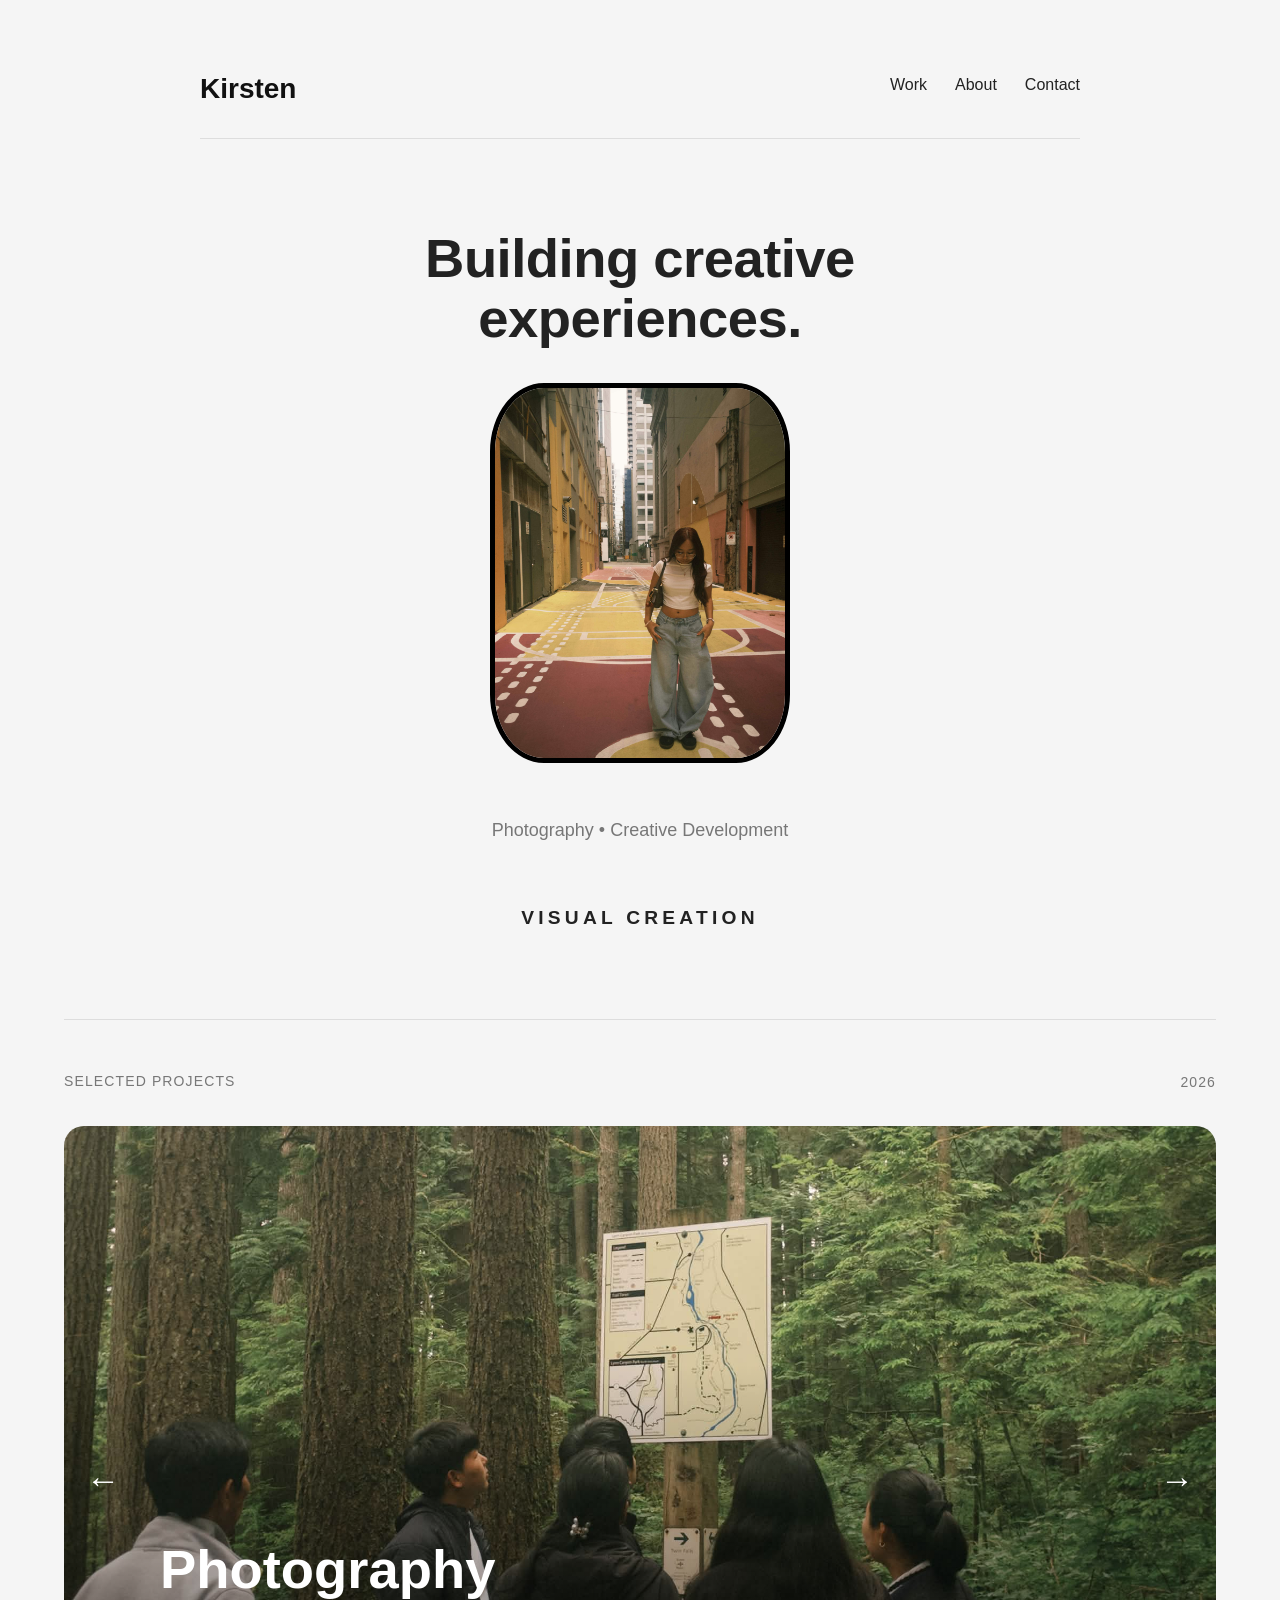
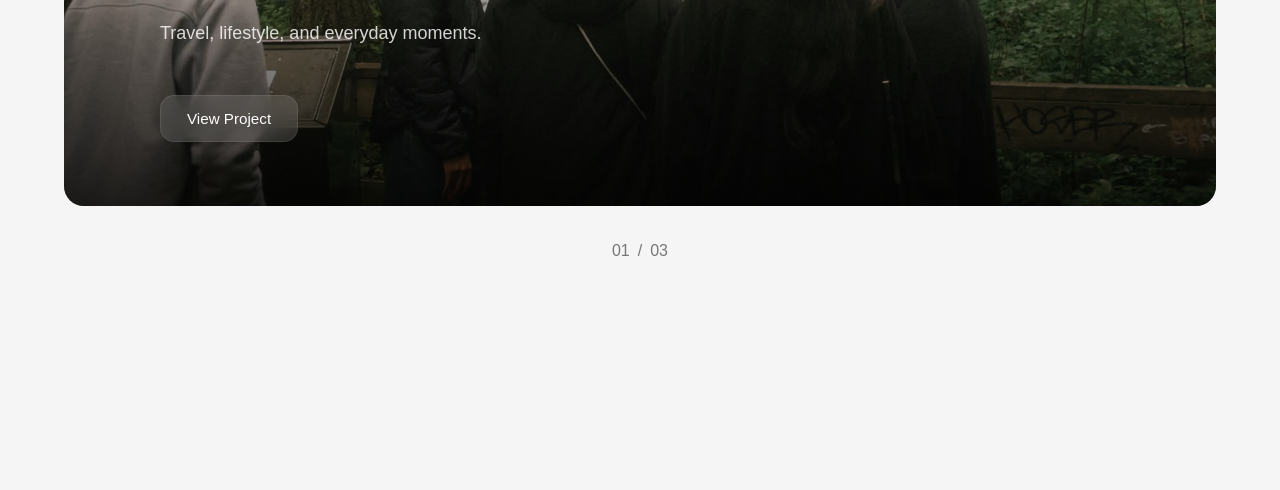
==== commit a8b71468: "redsign landing page and project showcase" ====
--- a/index.html
+++ b/index.html
@@ -28,7 +28,7 @@
 
     <img
         class="profile-pic"
-        src="images/profile.jpg"
+        src="images/hero.jpg"
         alt="Kirsten">
 
     <p class="tagline">
@@ -40,44 +40,85 @@
 </a>
 </section>
 <section id="selected-work" class="selected-work">
+
     <div class="section-heading">
-        <p>Selected Work</p>
+        <p>Selected Projects</p>
         <span>2026</span>
     </div>
 
-    <a href="work.html" class="work-item">
-        <span class="work-number">01</span>
+    <div class="work-slider">
 
-        <div class="work-info">
-            <h2>Photography</h2>
-            <p>Personal images and visual storytelling.</p>
-        </div>
+        <article class="work-slide active">
+            <div class="work-copy">
+                <h2>Photography</h2>
+                <p>
+                    Travel, lifestyle, and everyday moments.
+                </p>
 
-        <span class="work-arrow">↗</span>
-    </a>
+                <a href="work.html" class="project-link">
+                    View Project
+                </a>
+            </div>
 
-    <a href="work.html" class="work-item">
-        <span class="work-number">02</span>
+            <div class="work-visual">
+                <img
+                    src="images/photo.jpg"
+                    alt="Photography project preview"
+                >
+            </div>
+        </article>
 
-        <div class="work-info">
-            <h2>Personal Portfolio</h2>
-            <p>Design and development using HTML and CSS.</p>
-        </div>
+        <article class="work-slide">
+            <div class="work-copy">
+                <h2>Creative Archive</h2>
+                <p>
+                   Design explorations and visual inspiration.
+                </p>
 
-        <span class="work-arrow">↗</span>
-    </a>
+                <a href="work.html" class="project-link">
+                    View Project
+                </a>
+            </div>
 
-    <div class="work-item work-item-disabled">
-        <span class="work-number">03</span>
+            <div class="work-visual work-placeholder">
+                Moodboard
+            </div>
+        </article>
 
-        <div class="work-info">
-            <h2>Creative Project</h2>
-            <p>Coming soon.</p>
-        </div>
+        <article class="work-slide">
+            <div class="work-copy">
+                <h2>Film</h2>
+                <p>Cinematic videos and visual storytelling.</p>
+            </div>
 
-        <span class="work-arrow">—</span>
+            <div class="work-visual work-placeholder">
+                Coming Soon
+            </div>
+        </article>
+
     </div>
+
+    <div class="slider-controls">
+        <button class="slider-button slider-button-prev" id="prev-slide">
+    ←
+</button>
+
+<button class="slider-button slider-button-next" id="next-slide">
+    →
+</button>
+
+</article>
+
+<div class="slider-controls">
+    <div class="slider-count">
+        <span id="current-slide">01</span>
+        <span>/</span>
+        <span>03</span>
+    </div>
+</div>
+
 </section>
     </main>
+    <script src="script.js"></script>
 </body>
 </html>
--- a/style.css
+++ b/style.css
@@ -77,26 +77,37 @@
     align-items: center;
     justify-content: center;
     text-align: center;
-    gap: 24px;
+    gap: 34px;
     margin: 80px 0;
     min-height: calc(100vh - 180px);
 }
 .hero h1 {
     max-width: 650px;
 
-    font-size: 3.2rem;
+    font-size: 3.4rem;
     line-height: 1.1;
     letter-spacing: -0.5px;
 
     margin: 0;
 }
-
 .profile-pic {
-    width: 400px;
+    width: 300px;
+    height: 380px;
+
+    overflow: hidden;
+
     border: 5px solid var(--accent);
-    border-radius: 15%;
-
-    transition: transform .35s ease;
+    border-radius: 18%;
+}
+
+.profile-pic img {
+    width: 100%;
+    height: 100%;
+
+    object-fit: cover;
+    object-position: center 25%;
+
+    display: block;
 }
 .tagline {
     margin: 18px 0 0;
@@ -127,10 +138,13 @@
 }
 /* Selected Work */
 .selected-work {
-    padding: 100px 0;
+    width: min(90vw, 1400px);
+    margin-left: 50%;
+    transform: translateX(-50%);
+
+    padding: 50px 0 80px;
     border-top: 1px solid var(--border);
 }
-
 .section-heading {
     display: flex;
     justify-content: space-between;
@@ -147,54 +161,155 @@
     letter-spacing: 0.08em;
 }
 
-.work-item {
-    display: grid;
-    grid-template-columns: 60px 1fr auto;
-    align-items: center;
-    gap: 24px;
-
-    padding: 30px 0;
-    border-top: 1px solid var(--border);
-
-    color: var(--text);
+.work-slider {
+    position: relative;
+    height: 680px;
+}
+
+.work-slide {
+    position: absolute;
+    inset: 0;
+
+    width: 100%;
+    height: 680px;
+
+    opacity: 0;
+    visibility: hidden;
+
+    overflow: hidden;
+    border-radius: 20px;
+
+    transition:
+        opacity 0.6s ease,
+        visibility 0.6s ease;
+}
+
+.work-slide.active {
+    opacity: 1;
+    visibility: visible;
+}
+.work-copy {
+    position: absolute;
+    left: 96px;
+    bottom: 64px;
+    z-index: 2;
+    max-width: 420px;
+    color: white;
+}
+.work-slide::after {
+    content: "";
+    position: absolute;
+    inset: 0;
+
+    background: linear-gradient(
+        to top,
+        rgba(0, 0, 0, 0.78) 0%,
+        rgba(0, 0, 0, 0.35) 30%,
+        rgba(0, 0, 0, 0) 65%
+    );
+
+    pointer-events: none;
+}
+.work-label {
+    margin-bottom: 16px;
+    color: rgba(255, 255, 255, 0.78);
+    font-size: 14px;
+    letter-spacing: 0.08em;
+    text-transform: uppercase;
+}
+.work-copy h2 {
+    font-size: clamp(2.8rem, 5vw, 3.4rem);
+    line-height: 1.1;
+    white-space: nowrap;
+
+    color: white;
+    margin: 0 0 12px;
+}
+.work-copy p {
+    max-width: 420px;
+    color: rgba(255, 255, 255, 0.82);
+}
+
+.work-visual {
+    width: 100%;
+    height: 100%;
+    overflow: hidden;
+}
+
+.work-visual img {
+    width: 100%;
+    height: 100%;
+    object-fit: cover;
+    object-position: center 70%;
+}
+.work-placeholder {
+    display: flex;
+    align-items: center;
+    justify-content: center;
+
+    border: 1px solid var(--border);
+    color: var(--gray);
+}
+.work-copy .project-link {
+    display: inline-flex;
+    align-items: center;
+    justify-content: center;
+
+    margin-top: 28px;
+    padding: 14px 26px;
+
+    background: rgba(255, 255, 255, 0.12);
+    color: white;
+
+    border-radius: 14px;
     text-decoration: none;
-    transition: opacity 0.25s ease;
-}
-
-.work-item:last-child {
-    border-bottom: 1px solid var(--border);
-}
-
-.work-item:hover {
-    opacity: 0.6;
-}
-
-.work-number,
-.work-arrow {
-    font-size: 14px;
-    color: var(--gray);
-}
-
-.work-info h2 {
-    margin: 0 0 6px;
-    font-size: 1.8rem;
-}
-
-.work-info p {
-    margin: 0;
-    color: var(--gray);
-}
-
-.work-item-disabled {
-    cursor: default;
-}
-
-.work-item-disabled:hover {
-    opacity: 1;
-}
-.profile-pic:hover {
-    transform: translateY(-4px) scale(1.02);
-   box-shadow: 0 18px 40px rgba(0, 0, 0, 0.12);
+
+    font-size: 0.95rem;
+    font-weight: 500;
+
+    backdrop-filter: blur(12px);
+    transition: all .3s ease;
+}
+.work-copy .project-link:hover {
+    background: rgba(255, 255, 255, 0.18);
+    transform: translateY(-2px);
+}
+.slider-controls {
+    display: flex;
+    justify-content: center;
+    align-items: center;
+    padding-top: 18px;
+}
+.slider-button {
+    position: absolute;
+    top: 50%;
+    transform: translateY(-50%);
+    z-index: 5;
+
+    background: none;
+    border: none;
+
+    color: white;
+    font-size: 34px;
+    cursor: pointer;
+    transition: opacity .2s ease;
+}
+
+.slider-button:hover {
+    opacity: .6;
+}
+
+.slider-button-prev {
+    left: 16px;
+}
+
+.slider-button-next {
+    right: 16px;
+}
+.slider-count {
+    display: flex;
+    gap: 8px;
+    color: var(--gray);
 }
 h2 {
     font-size: 2rem;
@@ -283,16 +398,35 @@
 }
 
 .project-link {
-    display: inline-block;
-    margin-top: 18px;
+    display: inline-flex;
+    align-items: center;
+    justify-content: center;
+
+    margin-top: 30px;
+    padding: 14px 26px;
+
+    background: rgba(45, 45, 45, 0.85);
+    backdrop-filter: blur(12px);
+    -webkit-backdrop-filter: blur(12px);
+
+    border: 1px solid rgba(255,255,255,.08);
+    border-radius: 14px;
+
+    color: white;
     text-decoration: none;
-    color: var(--accent);
-    font-weight: bold;
-    transition: 0.3s;
+    font-weight: 600;
+    font-size: 15px;
+
+    transition:
+        background .3s ease,
+        border-color .3s ease,
+        transform .3s ease;
 }
 
 .project-link:hover {
-    color: var(--gray);
+    background: rgba(60, 60, 60, 0.95);
+    border-color: rgba(255,255,255,.15);
+    transform: translateY(-2px);
 }
 a {
     color: var(--accent);
@@ -307,6 +441,7 @@
     border-top: 1px solid var(--border);
     color: var(--gray);
 }
+
 @media (max-width: 768px) {
     body {
         padding: 20px;
@@ -368,22 +503,36 @@
         padding: 24px;
         margin-bottom: 0;
     }
-}
-.selected-work {
-    padding: 70px 0;
-}
-
-.work-item {
-    grid-template-columns: 36px 1fr auto;
-    gap: 14px;
-    padding: 24px 0;
-}
-
-.work-info h2 {
-    font-size: 1.4rem;
-}
-
-.work-info p {
-    font-size: 15px;
-}
-
+
+    .selected-work {
+        padding: 70px 0;
+    }
+
+    .work-slide {
+        grid-template-columns: 1fr;
+        gap: 28px;
+        min-height: auto;
+        padding: 30px 0;
+    }
+
+    .work-copy h2 {
+        font-size: 2rem;
+    }
+
+    .work-visual {
+        width: 100%;
+        height: 300px;
+        min-height: 0;
+    }
+
+    .work-visual img {
+        width: 100%;
+        height: 100%;
+        min-height: 0;
+        object-fit: cover;
+    }
+
+    .slider-controls {
+        padding-top: 18px;
+    }
+}
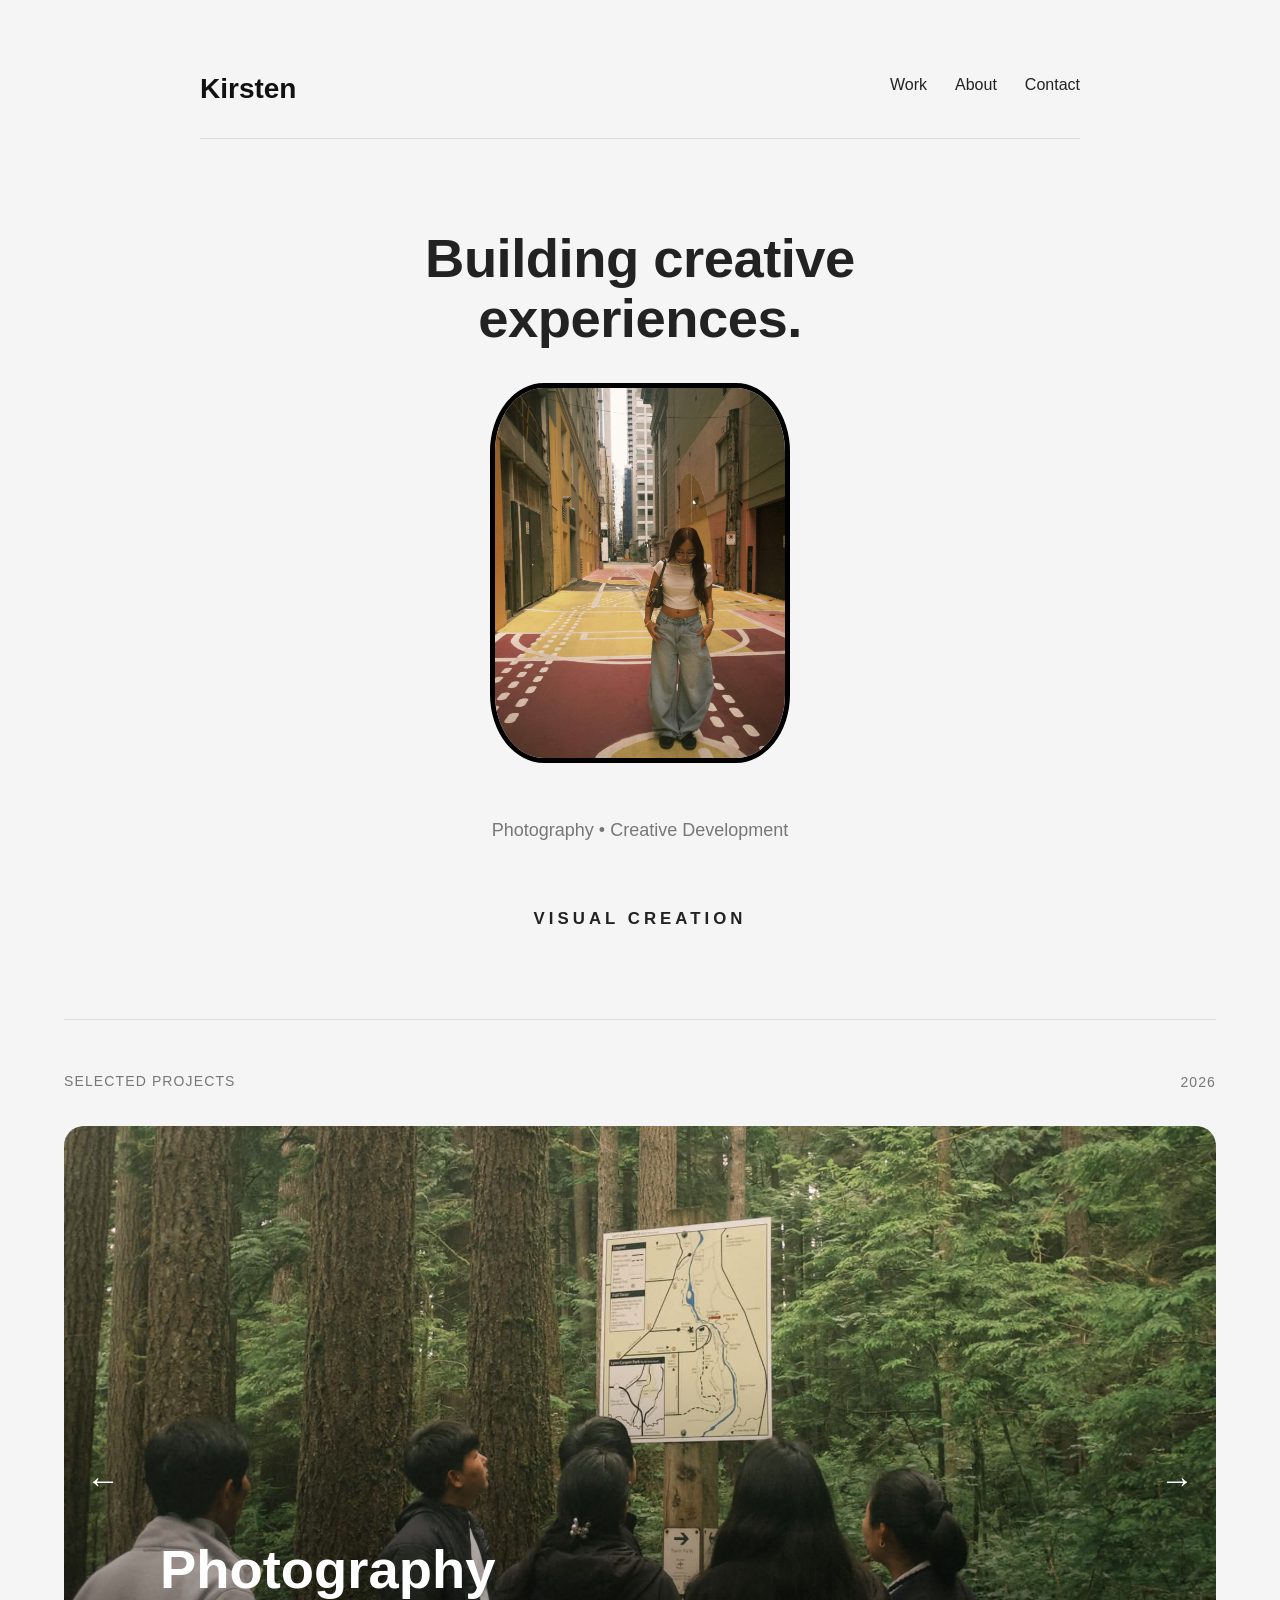
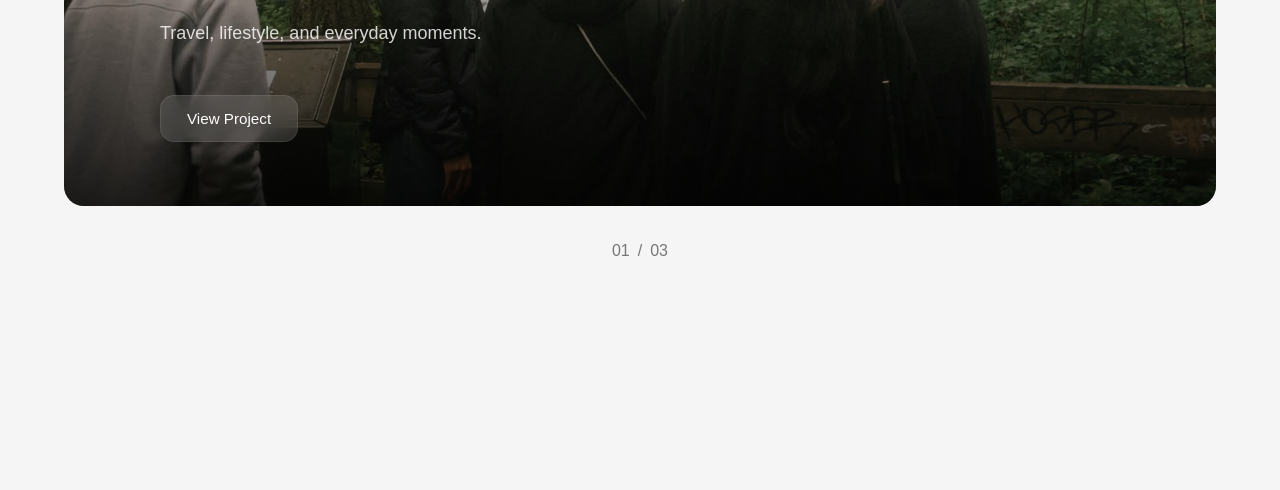
==== commit 0e6215a1: "add about page and polish homepage design" ====
--- a/index.html
+++ b/index.html
@@ -21,26 +21,26 @@
         </ul>
     </nav>
 
-    <main>
-       <section class="hero">
+   <main>
 
-    <h1>Building creative experiences.</h1>
+    <section class="hero">
 
-    <img
-        class="profile-pic"
-        src="images/hero.jpg"
-        alt="Kirsten">
+        <h1>Building creative experiences.</h1>
 
-    <p class="tagline">
-        Photography • Creative Development
-    </p>
+        <img
+            class="profile-pic"
+            src="images/hero.jpg"
+            alt="Kirsten">
 
-   <a href="#selected-work" class="visual-link">
-    Visual Creation
+        <p class="tagline">
+            Photography • Creative Development
+        </p>
+        <a href="#selected-work" class="scroll-cue">
+    <span class="scroll-text">VISUAL CREATION</span>
 </a>
-</section>
-<section id="selected-work" class="selected-work">
+    </section>
 
+    <section id="selected-work" class="selected-work">
     <div class="section-heading">
         <p>Selected Projects</p>
         <span>2026</span>
--- a/style.css
+++ b/style.css
@@ -116,25 +116,33 @@
     font-size: 18px;
     color: var(--gray);
 }
-.visual-link {
+.scroll-cue {
     display: inline-block;
-    margin-top: 28px;
+    margin-top: 30px;
 
     color: var(--text);
     text-decoration: none;
-
-    font-size: 1.2rem;
+    cursor: pointer;
+}
+.visual-label {
+    margin-top: 30px;
+    font-size: 1.05rem;
     font-weight: 800;
-    letter-spacing: 0.22em;
+    letter-spacing: 0.24em;
     text-transform: uppercase;
-
-    transition: opacity 0.3s ease,
-                letter-spacing 0.3s ease;
-}
-
-.visual-link:hover {
-    opacity: 0.65;
-    letter-spacing: 0.28em;
+    color: var(--text);
+}
+.scroll-text {
+    font-size: 1.05rem;
+    font-weight: 800;
+    letter-spacing: 0.24em;
+    text-transform: uppercase;
+
+    transition: opacity .25s ease;
+}
+
+.scroll-cue:hover .scroll-text {
+    opacity: .65;
 }
 /* Selected Work */
 .selected-work {
@@ -441,7 +449,51 @@
     border-top: 1px solid var(--border);
     color: var(--gray);
 }
-
+/* ABOUT PAGE */
+
+.simple-about {
+    min-height: calc(100vh - 80px);
+    display: flex;
+    flex-direction: column;
+    align-items: center;
+
+    justify-content: flex-start;
+    padding-top: 100px;
+}
+
+.about-photo {
+    width: 300px;
+    height: 370px;
+    display: block;
+
+    object-fit: cover;
+    object-position: center 25%;
+
+    border-radius: 16px;
+}
+
+.about-intro {
+    width: 100%;
+    max-width: 420px;
+    margin-top: 32px;
+
+    text-align: center;
+}
+
+.about-intro p {
+    margin: 0 0 18px;
+
+    font-size: 14px;
+    line-height: 1.65;
+}
+
+.about-intro p:last-child {
+    margin-bottom: 0;
+}
+
+.about-intro strong {
+    font-weight: 800;
+}
 @media (max-width: 768px) {
     body {
         padding: 20px;
@@ -466,22 +518,29 @@
     .hero {
     flex-direction: column;
     text-align: center;
-    gap: 40px;
-    margin: 55px 0 80px;
-}
-    .hero h1 {
-        font-size: 2.6rem;
-        line-height: 1.2;
-        letter-spacing: -1px;
-        margin-bottom: 0;
-    }
-    .tagline {
-        font-size: 16px;
-        line-height: 1.5;
-    }
-    .profile-pic {
-        width: 230px;
-    }
+    gap: 28px;
+    margin: 50px 0 80px;
+    min-height: auto;
+}
+
+.hero h1 {
+    font-size: 2.6rem;
+    line-height: 1.08;
+    letter-spacing: -1px;
+    margin-bottom: 0;
+}
+
+.profile-pic {
+    width: 260px;
+    height: 340px;
+}
+
+.profile-pic img {
+    width: 100%;
+    height: 100%;
+    object-fit: cover;
+    object-position: center 35%;
+}
 
     p {
         font-size: 16px;
@@ -508,31 +567,73 @@
         padding: 70px 0;
     }
 
-    .work-slide {
-        grid-template-columns: 1fr;
-        gap: 28px;
-        min-height: auto;
-        padding: 30px 0;
-    }
-
-    .work-copy h2 {
-        font-size: 2rem;
-    }
-
-    .work-visual {
-        width: 100%;
-        height: 300px;
-        min-height: 0;
-    }
-
-    .work-visual img {
-        width: 100%;
-        height: 100%;
-        min-height: 0;
-        object-fit: cover;
-    }
-
-    .slider-controls {
-        padding-top: 18px;
-    }
+    .work-slider {
+    height: 540px;
+}
+
+.work-slide {
+    height: 540px;
+    border-radius: 16px;
+}
+
+.work-visual {
+    position: absolute;
+    inset: 0;
+    width: 100%;
+    height: 100%;
+}
+
+.work-visual img {
+    width: 100%;
+    height: 100%;
+    object-fit: cover;
+    object-position: center 65%;
+}
+
+.work-copy {
+    left: 28px;
+    right: 28px;
+    bottom: 36px;
+    max-width: none;
+}
+
+.work-copy h2 {
+    font-size: 2.2rem;
+    margin: 0 0 16px;
+}
+
+.work-copy p {
+    font-size: 16px;
+    max-width: 280px;
+}
+
+.slider-button-prev {
+    left: 16px;
+}
+
+.slider-button-next {
+    right: 16px;
+}
+
+.slider-controls {
+    padding-top: 18px;
+}
+.simple-about {
+    min-height: auto;
+    padding: 60px 24px 90px;
+}
+
+.about-photo {
+    width: 230px;
+    height: 290px;
+}
+
+.about-intro {
+    max-width: 320px;
+    margin-top: 28px;
+}
+
+.about-intro br {
+    display: none;
+}
 }
